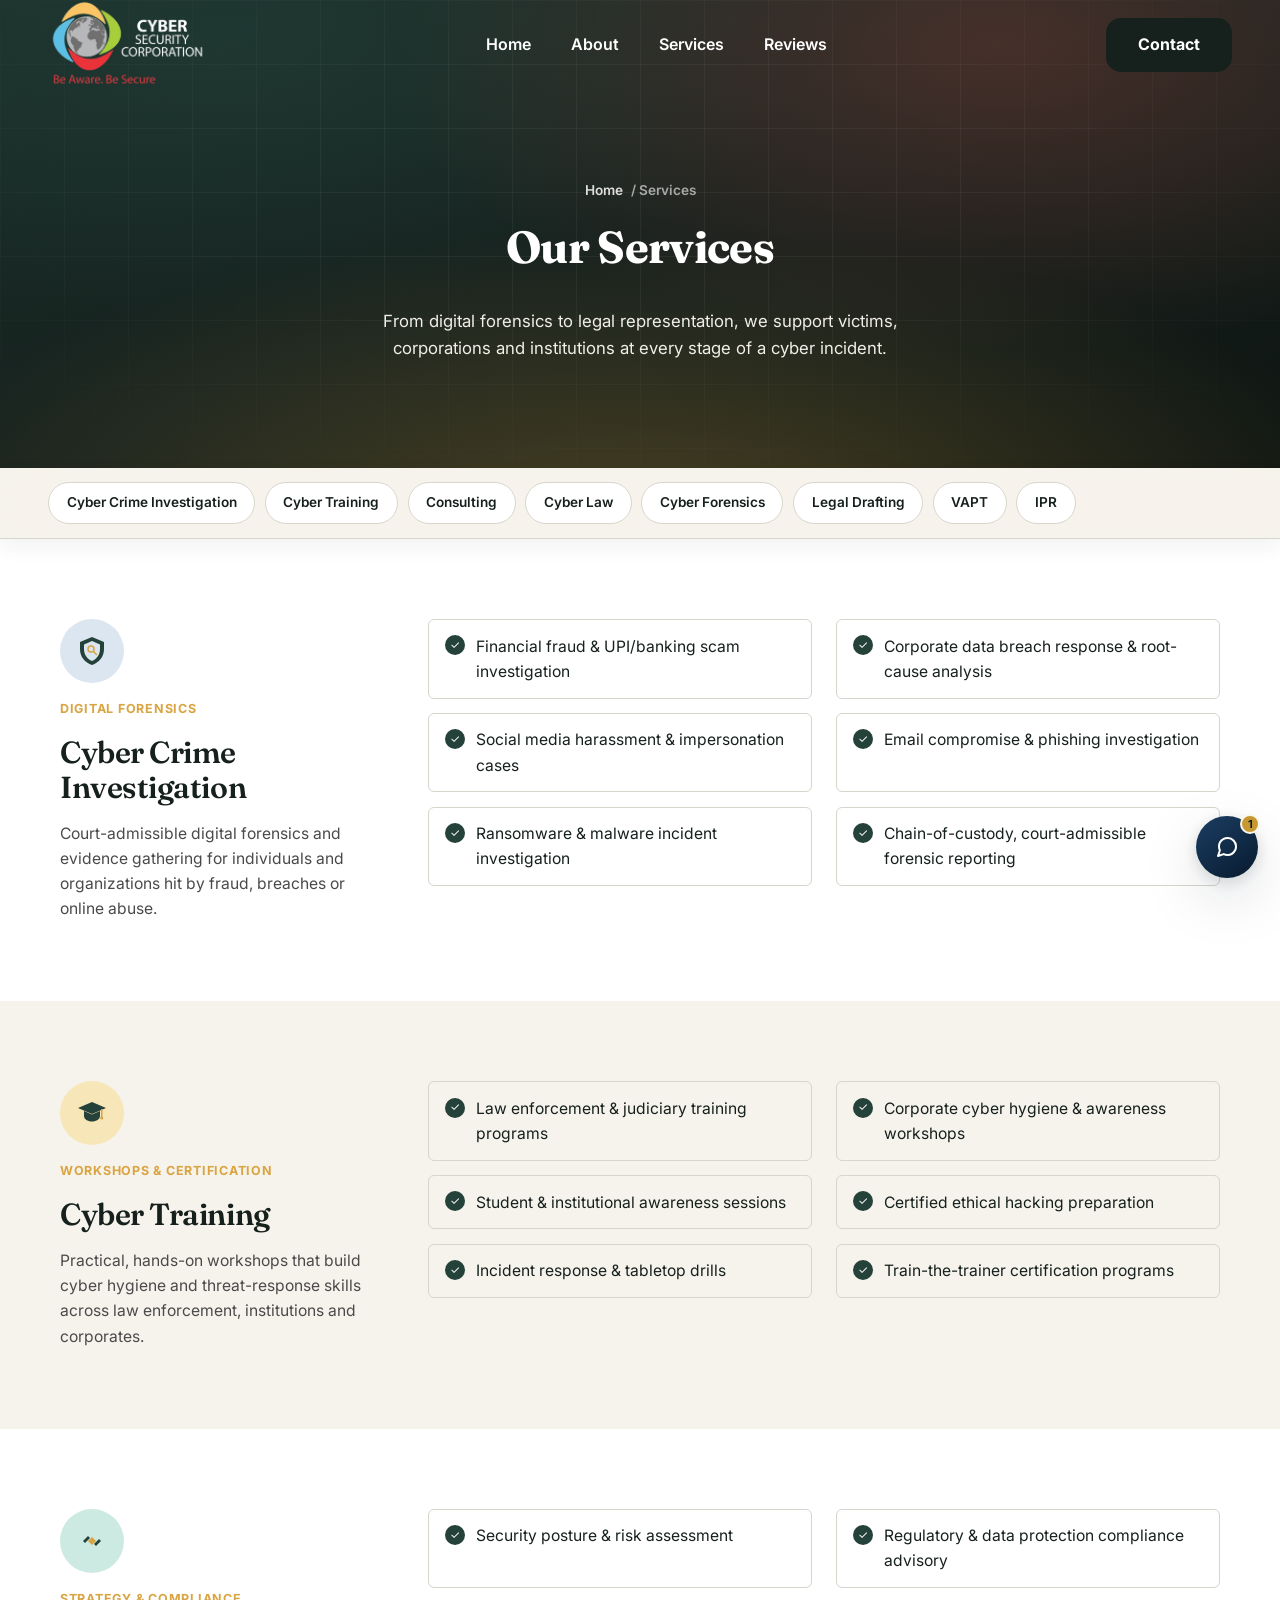
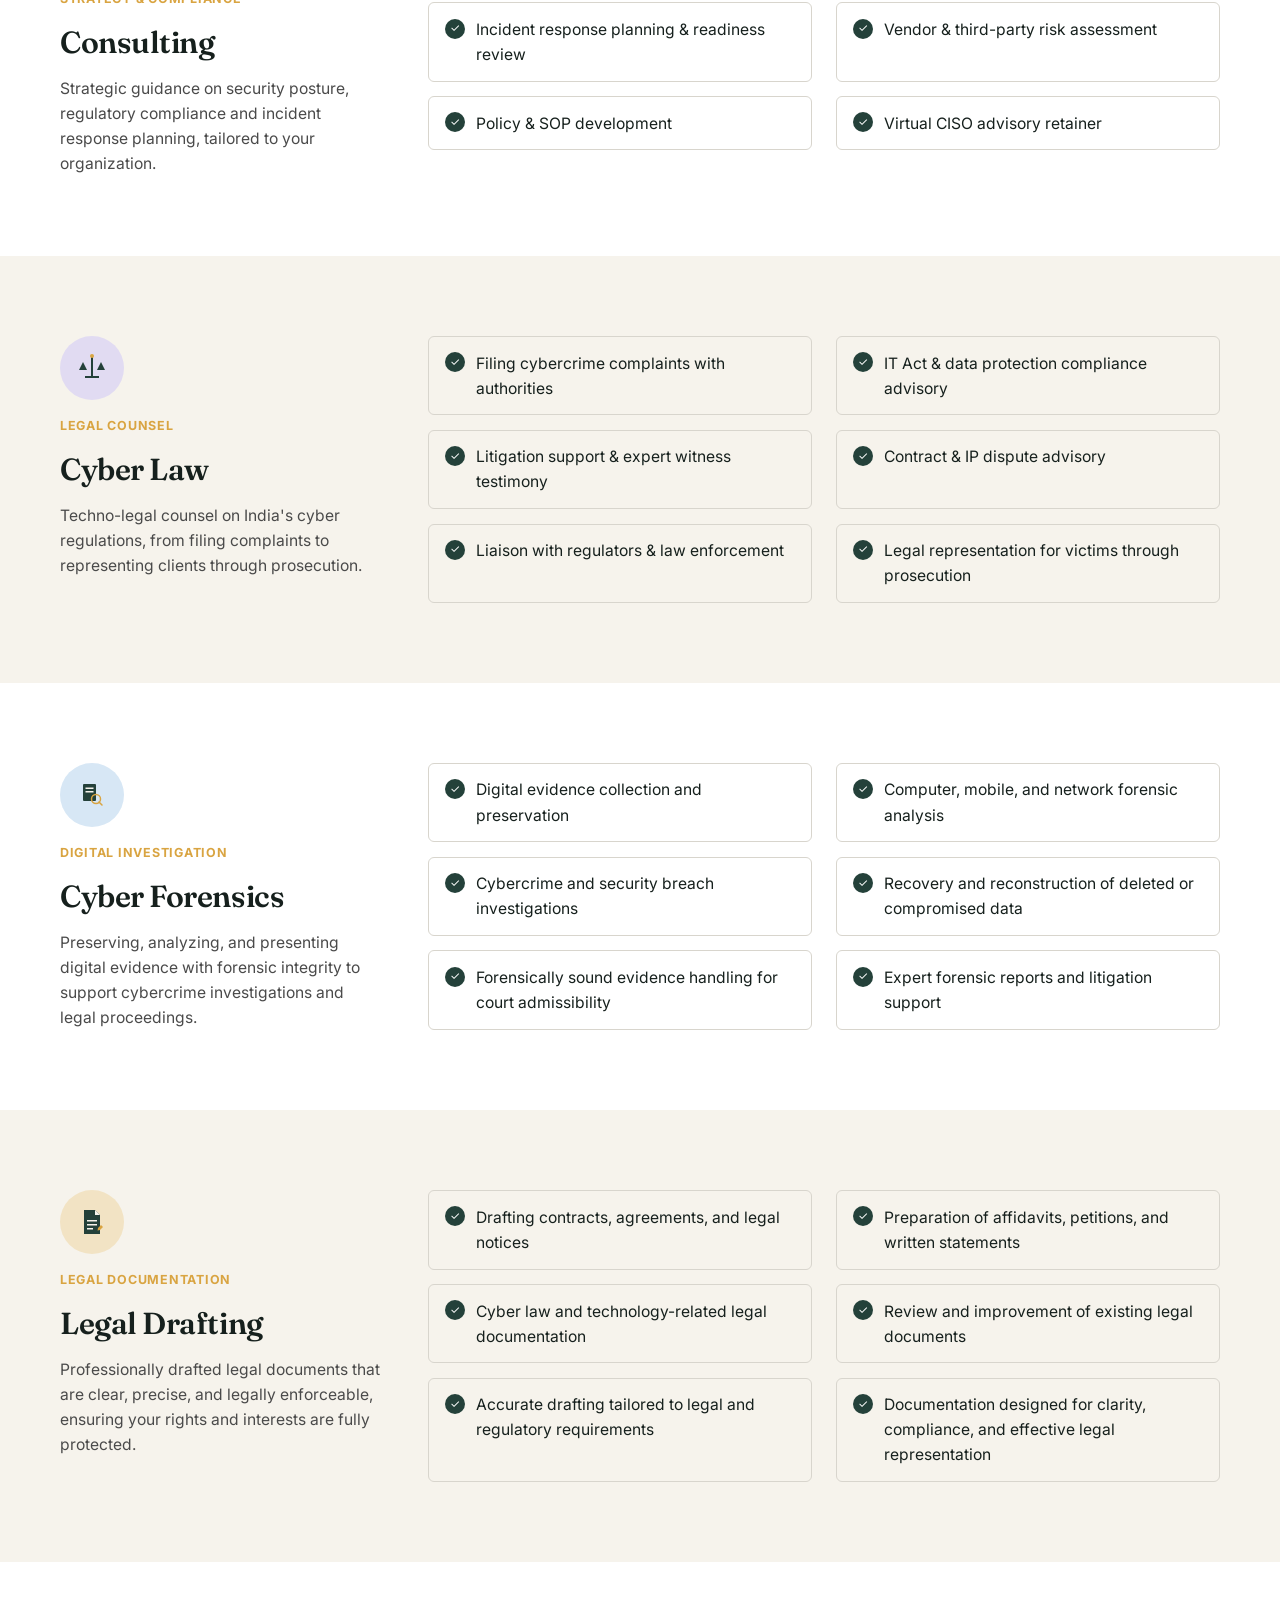
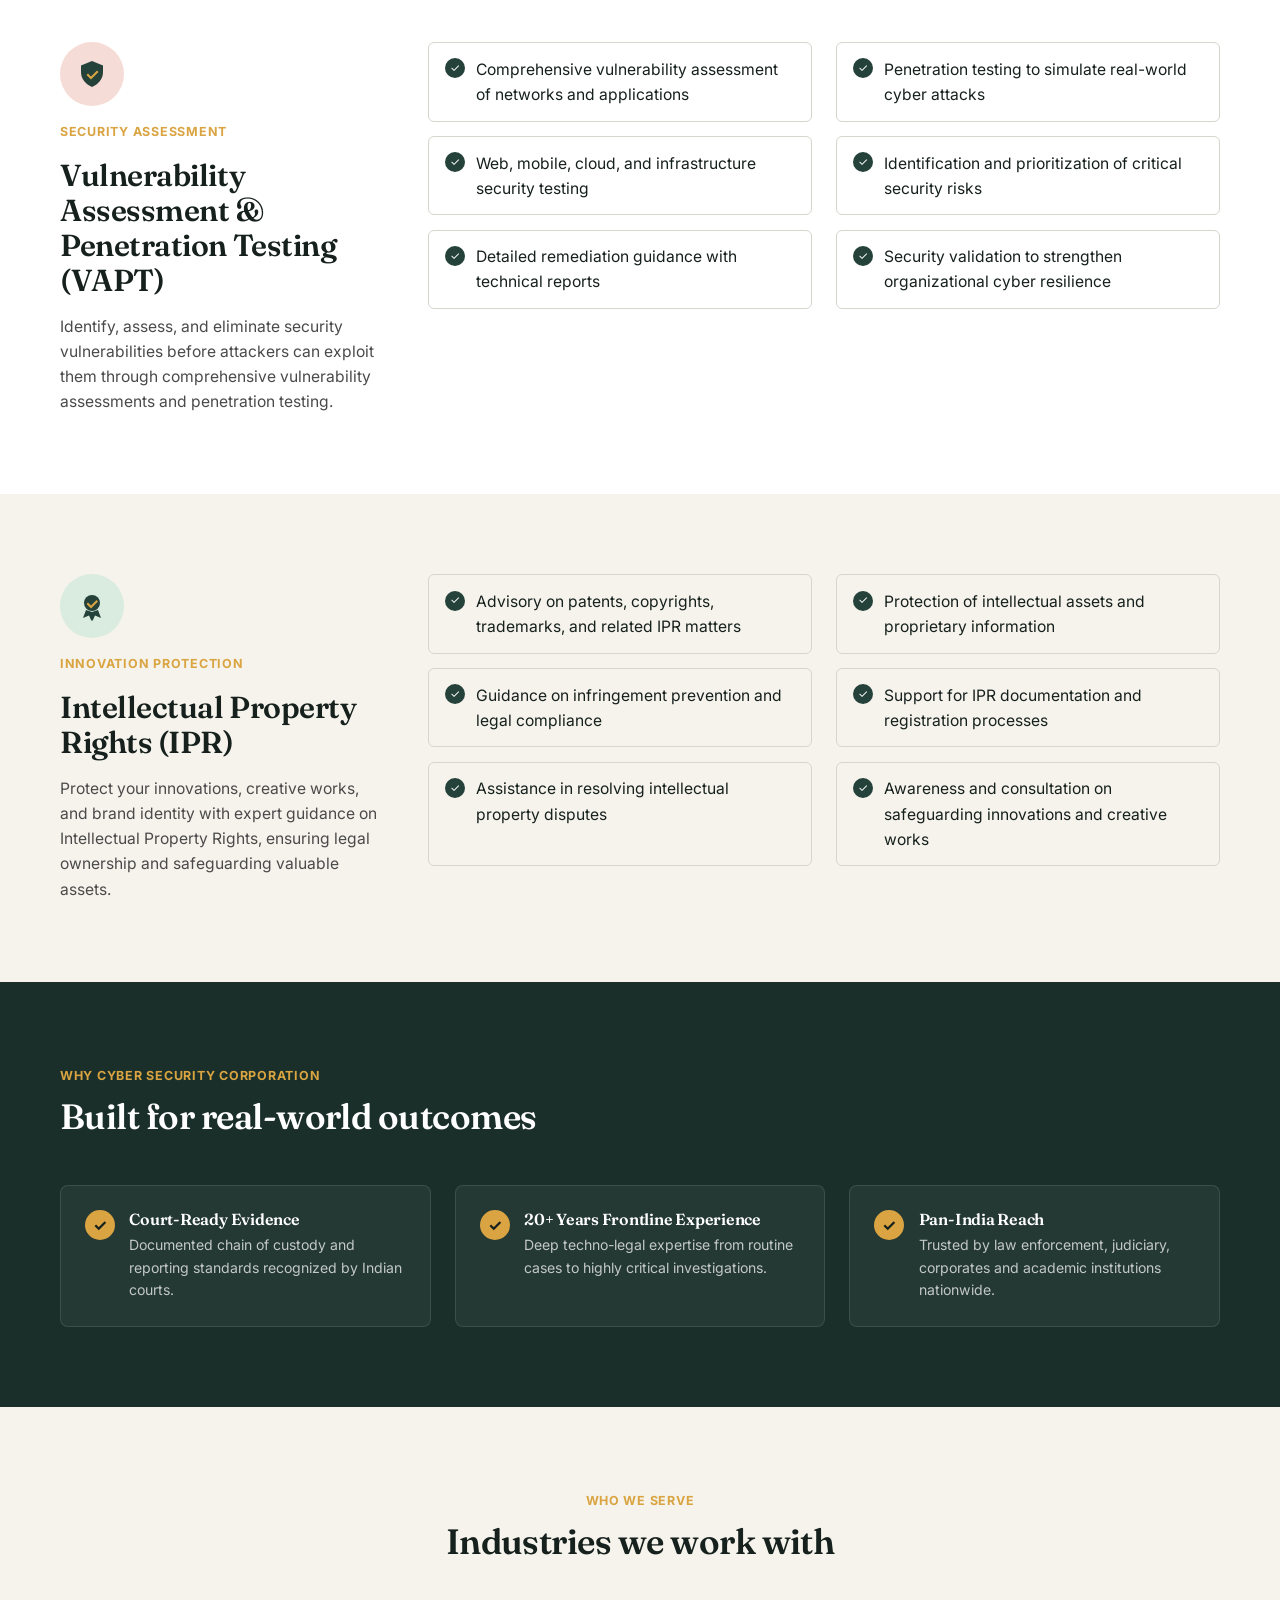
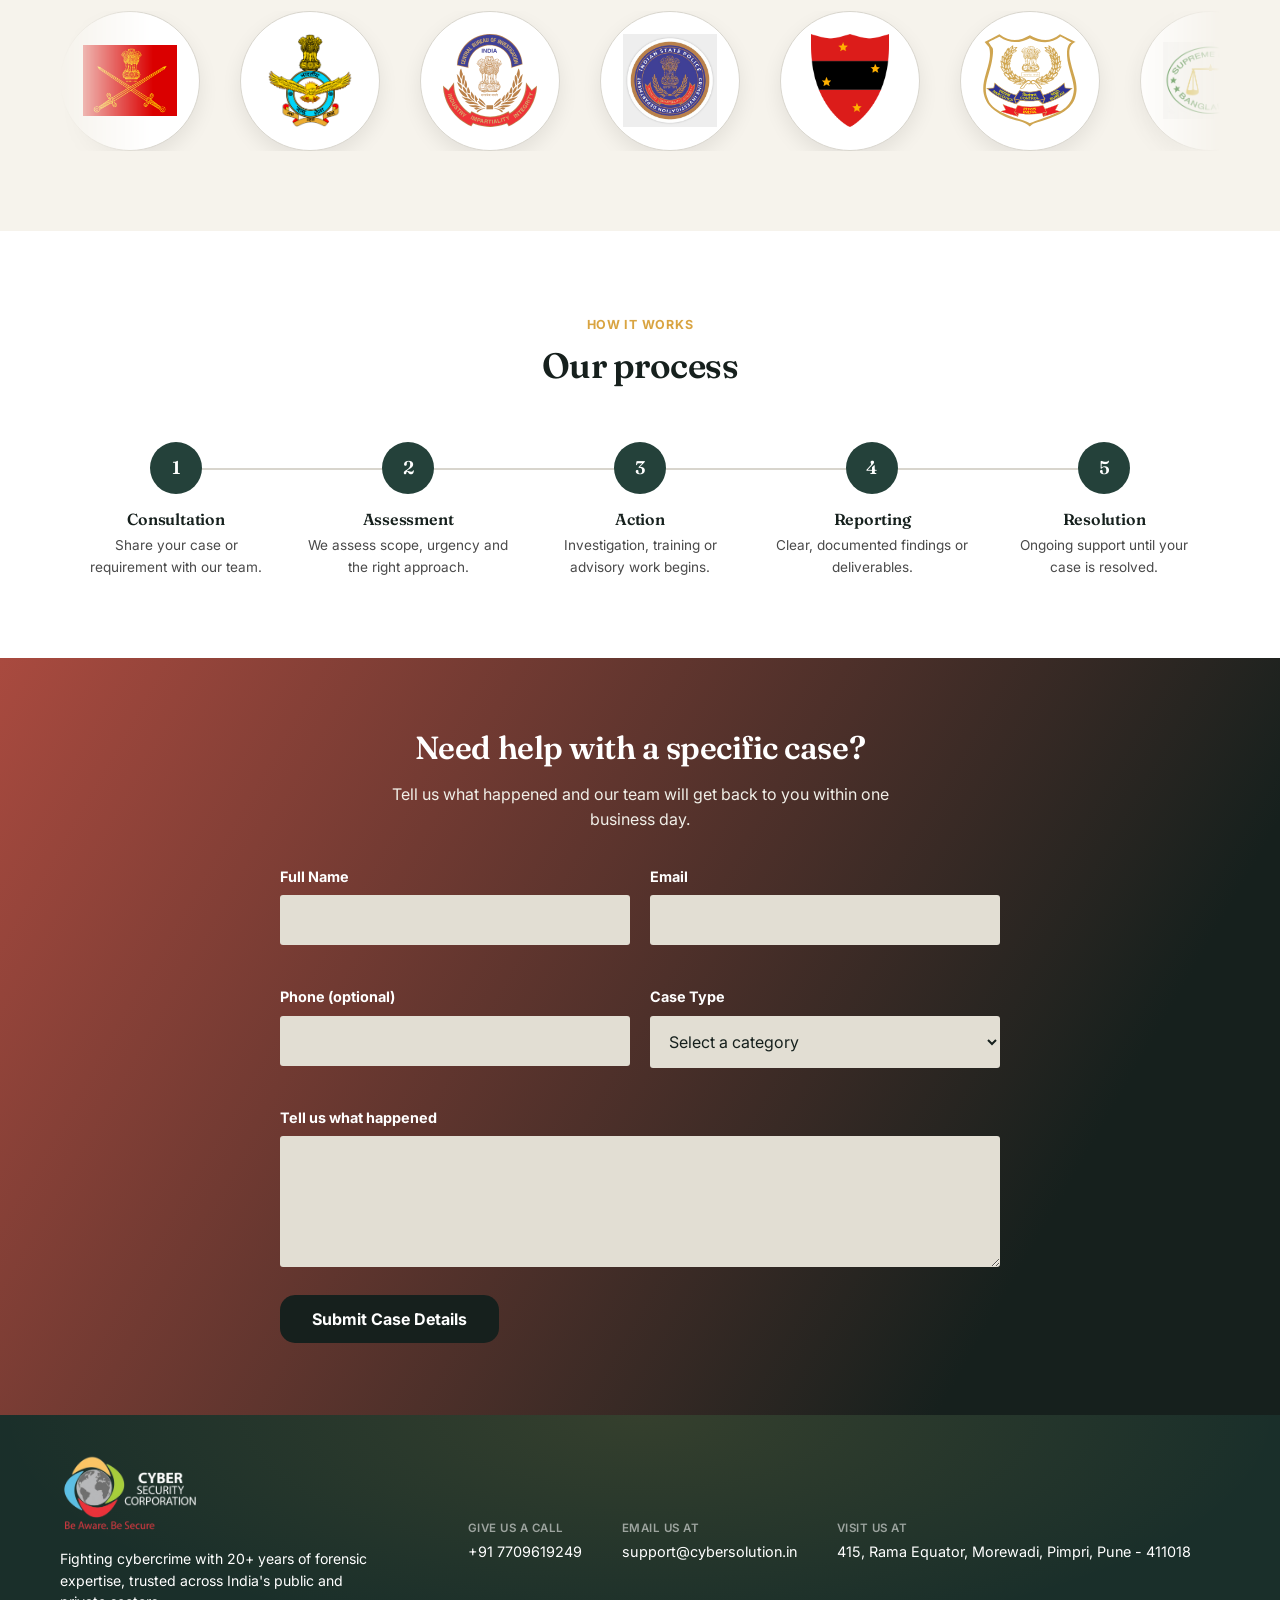
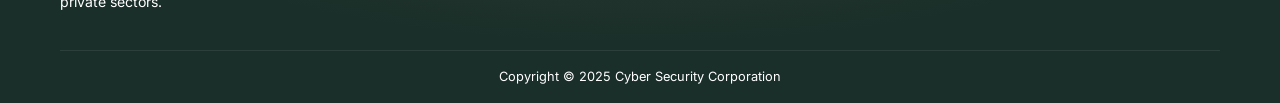
==== services.html @ fcfcda90 "Initial commit" ====
<!DOCTYPE html>
<html lang="en">
<head>
<meta charset="UTF-8">
<meta name="viewport" content="width=device-width, initial-scale=1.0">
<title>Our Services | Cyber Security Corporation</title>
<link rel="preconnect" href="https://fonts.googleapis.com">
<link rel="preconnect" href="https://fonts.gstatic.com" crossorigin>
<link href="https://fonts.googleapis.com/css2?family=Fraunces:opsz,wght@9..144,500;9..144,600;9..144,700&family=Inter:wght@400;500;600;700&display=swap" rel="stylesheet">
<link rel="stylesheet" href="style.css">
<link rel="icon" type="image/png" href="assets/favicon.png">
<meta name="description"
content="Explore Cyber Security Corporation's full range of services: cyber crime investigation, cyber training, consulting and cyber law across India.">
<meta name="theme-color" content="#16201d">
</head>
<body>

<!-- ============ NAV ============ -->
<header class="page-hero" id="top">
  <nav class="navbar">
    <div class="logo">
      <div class="logo-mark" aria-hidden="true">
        <img src="assets/Picture2-removebg.png" alt="csc" width="180" height="100">
      </div>
    </div>
    <button class="nav-toggle" id="navToggle" aria-label="Toggle menu" aria-expanded="false">
      <span></span><span></span><span></span>
    </button>
    <ul class="nav-links" id="navLinks">
      <li><a href="index.html#home">Home</a></li>
      <li><a href="index.html#about">About</a></li>
      <li><a href="services.html">Services</a></li>
      <li><a href="index.html#reviews">Reviews</a></li>
    </ul>
    <a href="index.html#contact" class="btn btn-dark nav-contact">Contact</a>
  </nav>

  <div class="page-hero-content">
    <span class="breadcrumb"><a href="index.html">Home</a> / Services</span>
    <h1>Our Services</h1>
    <p>From digital forensics to legal representation, we support victims, corporations and institutions at every stage of a cyber incident.</p>
  </div>
</header>

<!-- ============ QUICK NAV ============ -->
<div class="quicknav-wrapper">

    <nav class="quicknav" aria-label="Jump to service">

        <a href="#investigation">Cyber Crime Investigation</a>
        <a href="#training">Cyber Training</a>
        <a href="#consulting">Consulting</a>
        <a href="#cyber-law">Cyber Law</a>
        <a href="#cyber-forensics">Cyber Forensics</a>
        <a href="#legal-drafting">Legal Drafting</a>
        <a href="#vapt">VAPT</a>
        <a href="#intellectual-property-rights">IPR</a>

    </nav>

</div>

<!-- ============ CYBER CRIME INVESTIGATION ============ -->
<section class="cat-section bg-white" id="investigation">
  <div class="cat-inner">
    <div class="cat-heading">
      <div class="cat-icon icon-navy">
        <svg viewBox="0 0 64 64" width="32" height="32">
          <path fill="#24413a" d="M32 4 8 14v14c0 16 10 27 24 32 14-5 24-16 24-32V14L32 4zm0 8 16 7v9c0 12-7 20-16 24-9-4-16-12-16-24v-9l16-7z"/>
          <circle cx="30" cy="28" r="6" fill="none" stroke="#d9a441" stroke-width="3"/>
          <line x1="35" y1="33" x2="41" y2="39" stroke="#d9a441" stroke-width="3" stroke-linecap="round"/>
        </svg>
      </div>
      <span class="cat-eyebrow">Digital Forensics</span>
      <h2>Cyber Crime Investigation</h2>
      <p>Court-admissible digital forensics and evidence gathering for individuals and organizations hit by fraud, breaches or online abuse.</p>
    </div>
    <ul class="cat-list">
      <li><span class="tick">✓</span>Financial fraud &amp; UPI/banking scam investigation</li>
      <li><span class="tick">✓</span>Corporate data breach response &amp; root-cause analysis</li>
      <li><span class="tick">✓</span>Social media harassment &amp; impersonation cases</li>
      <li><span class="tick">✓</span>Email compromise &amp; phishing investigation</li>
      <li><span class="tick">✓</span>Ransomware &amp; malware incident investigation</li>
      <li><span class="tick">✓</span>Chain-of-custody, court-admissible forensic reporting</li>
    </ul>
  </div>
</section>

<!-- ============ CYBER TRAINING ============ -->
<section class="cat-section bg-cream" id="training">
  <div class="cat-inner">
    <div class="cat-heading">
      <div class="cat-icon icon-gold">
        <svg viewBox="0 0 64 64" width="32" height="32">
          <path fill="#24413a" d="M32 10 4 22l28 12 28-12z"/>
          <path fill="#24413a" d="M16 28v10c0 6 7 11 16 11s16-5 16-11V28l-16 7-16-7z"/>
          <rect x="50" y="24" width="3" height="16" fill="#d9a441"/>
          <circle cx="51.5" cy="42" r="3" fill="#d9a441"/>
        </svg>
      </div>
      <span class="cat-eyebrow">Workshops &amp; Certification</span>
      <h2>Cyber Training</h2>
      <p>Practical, hands-on workshops that build cyber hygiene and threat-response skills across law enforcement, institutions and corporates.</p>
    </div>
    <ul class="cat-list">
      <li><span class="tick">✓</span>Law enforcement &amp; judiciary training programs</li>
      <li><span class="tick">✓</span>Corporate cyber hygiene &amp; awareness workshops</li>
      <li><span class="tick">✓</span>Student &amp; institutional awareness sessions</li>
      <li><span class="tick">✓</span>Certified ethical hacking preparation</li>
      <li><span class="tick">✓</span>Incident response &amp; tabletop drills</li>
      <li><span class="tick">✓</span>Train-the-trainer certification programs</li>
    </ul>
  </div>
</section>

<!-- ============ CONSULTING ============ -->
<section class="cat-section bg-white" id="consulting">
  <div class="cat-inner">
    <div class="cat-heading">
      <div class="cat-icon icon-teal">
        <svg viewBox="0 0 64 64" width="32" height="32">
          <path fill="#24413a" d="M14 32l10-10 4 4-10 10z"/>
          <path fill="#24413a" d="M50 32l-10 10-4-4 10-10z"/>
          <path fill="#d9a441" d="M24 32l8-8 8 8-8 8z"/>
        </svg>
      </div>
      <span class="cat-eyebrow">Strategy &amp; Compliance</span>
      <h2>Consulting</h2>
      <p>Strategic guidance on security posture, regulatory compliance and incident response planning, tailored to your organization.</p>
    </div>
    <ul class="cat-list">
      <li><span class="tick">✓</span>Security posture &amp; risk assessment</li>
      <li><span class="tick">✓</span>Regulatory &amp; data protection compliance advisory</li>
      <li><span class="tick">✓</span>Incident response planning &amp; readiness review</li>
      <li><span class="tick">✓</span>Vendor &amp; third-party risk assessment</li>
      <li><span class="tick">✓</span>Policy &amp; SOP development</li>
      <li><span class="tick">✓</span>Virtual CISO advisory retainer</li>
    </ul>
  </div>
</section>

<!-- ============ CYBER LAW ============ -->
<section class="cat-section bg-cream" id="cyber-law">
  <div class="cat-inner">
    <div class="cat-heading">
      <div class="cat-icon icon-purple">
        <svg viewBox="0 0 64 64" width="32" height="32">
          <rect x="30" y="10" width="4" height="38" fill="#24413a"/>
          <rect x="18" y="48" width="28" height="4" fill="#24413a"/>
          <circle cx="32" cy="8" r="4" fill="#d9a441"/>
          <path fill="#24413a" d="M14 20l8 16h-16z"/>
          <path fill="#24413a" d="M50 20l8 16h-16z"/>
        </svg>
      </div>
      <span class="cat-eyebrow">Legal Counsel</span>
      <h2>Cyber Law</h2>
      <p>Techno-legal counsel on India's cyber regulations, from filing complaints to representing clients through prosecution.</p>
    </div>
    <ul class="cat-list">
      <li><span class="tick">✓</span>Filing cybercrime complaints with authorities</li>
      <li><span class="tick">✓</span>IT Act &amp; data protection compliance advisory</li>
      <li><span class="tick">✓</span>Litigation support &amp; expert witness testimony</li>
      <li><span class="tick">✓</span>Contract &amp; IP dispute advisory</li>
      <li><span class="tick">✓</span>Liaison with regulators &amp; law enforcement</li>
      <li><span class="tick">✓</span>Legal representation for victims through prosecution</li>
    </ul>
  </div>
</section>

<!-- ============ CYBER FORENSICS ============ -->
<section class="cat-section bg-white" id="cyber-forensics">
  <div class="cat-inner">
    <div class="cat-heading">
      <div class="cat-icon icon-blue">
        <svg viewBox="0 0 64 64" width="32" height="32">
          <rect x="14" y="10" width="26" height="34" rx="2" fill="#24413a"/>
          <rect x="19" y="17" width="16" height="3" fill="#f6f3ec"/>
          <rect x="19" y="24" width="16" height="3" fill="#f6f3ec"/>
          <circle cx="40" cy="40" r="9" fill="none" stroke="#d9a441" stroke-width="3"/>
          <line x1="46" y1="46" x2="52" y2="52" stroke="#d9a441" stroke-width="3" stroke-linecap="round"/>
        </svg>
      </div>
      <span class="cat-eyebrow">Digital Investigation</span>
      <h2>Cyber Forensics</h2>
      <p>Preserving, analyzing, and presenting digital evidence with forensic integrity to support cybercrime investigations and legal proceedings.</p>
    </div>

    <ul class="cat-list">
      <li><span class="tick">✓</span>Digital evidence collection and preservation</li>
      <li><span class="tick">✓</span>Computer, mobile, and network forensic analysis</li>
      <li><span class="tick">✓</span>Cybercrime and security breach investigations</li>
      <li><span class="tick">✓</span>Recovery and reconstruction of deleted or compromised data</li>
      <li><span class="tick">✓</span>Forensically sound evidence handling for court admissibility</li>
      <li><span class="tick">✓</span>Expert forensic reports and litigation support</li>
    </ul>
  </div>
</section>

<!-- ============ LEGAL DRAFTING ============ -->
<section class="cat-section bg-cream" id="legal-drafting">
  <div class="cat-inner">
    <div class="cat-heading">
      <div class="cat-icon icon-amber">
        <svg viewBox="0 0 64 64" width="32" height="32">
          <path fill="#24413a" d="M16 8h22l10 10v38H16z"/>
          <path fill="#f6f3ec" d="M38 8v10h10z"/>
          <rect x="22" y="28" width="20" height="3" fill="#f6f3ec"/>
          <rect x="22" y="36" width="20" height="3" fill="#f6f3ec"/>
          <rect x="22" y="44" width="12" height="3" fill="#f6f3ec"/>
          <path fill="#d9a441" d="M44 44l6-6 4 4-6 6-5 1z"/>
        </svg>
      </div>
      <span class="cat-eyebrow">Legal Documentation</span>
      <h2>Legal Drafting</h2>
      <p>Professionally drafted legal documents that are clear, precise, and legally enforceable, ensuring your rights and interests are fully protected.</p>
    </div>

    <ul class="cat-list">
      <li><span class="tick">✓</span>Drafting contracts, agreements, and legal notices</li>
      <li><span class="tick">✓</span>Preparation of affidavits, petitions, and written statements</li>
      <li><span class="tick">✓</span>Cyber law and technology-related legal documentation</li>
      <li><span class="tick">✓</span>Review and improvement of existing legal documents</li>
      <li><span class="tick">✓</span>Accurate drafting tailored to legal and regulatory requirements</li>
      <li><span class="tick">✓</span>Documentation designed for clarity, compliance, and effective legal representation</li>
    </ul>
  </div>
</section>

<!-- ============ VAPT ============ -->
<section class="cat-section bg-white" id="vapt">
  <div class="cat-inner">
    <div class="cat-heading">
      <div class="cat-icon icon-red">
        <svg viewBox="0 0 64 64" width="32" height="32">
          <path fill="#24413a" d="M32 6 10 15v13c0 14 9 24 22 30 13-6 22-16 22-30V15z"/>
          <path fill="#d9a441" d="M24 31l6 6 12-12 3 3-15 15-9-9z"/>
        </svg>
      </div>
      <span class="cat-eyebrow">Security Assessment</span>
      <h2>Vulnerability Assessment & Penetration Testing (VAPT)</h2>
      <p>Identify, assess, and eliminate security vulnerabilities before attackers can exploit them through comprehensive vulnerability assessments and penetration testing.</p>
    </div>

    <ul class="cat-list">
      <li><span class="tick">✓</span>Comprehensive vulnerability assessment of networks and applications</li>
      <li><span class="tick">✓</span>Penetration testing to simulate real-world cyber attacks</li>
      <li><span class="tick">✓</span>Web, mobile, cloud, and infrastructure security testing</li>
      <li><span class="tick">✓</span>Identification and prioritization of critical security risks</li>
      <li><span class="tick">✓</span>Detailed remediation guidance with technical reports</li>
      <li><span class="tick">✓</span>Security validation to strengthen organizational cyber resilience</li>
    </ul>
  </div>
</section>

<!-- ============ INTELLECTUAL PROPERTY RIGHTS ============ -->
<section class="cat-section bg-cream" id="intellectual-property-rights">
  <div class="cat-inner">
    <div class="cat-heading">
      <div class="cat-icon icon-green">
        <svg viewBox="0 0 64 64" width="32" height="32">
          <path fill="#24413a" d="M20 40l-6 16 12-5 5 11 7-16z"/>
          <path fill="#24413a" d="M44 40l6 16-12-5-5 11-7-16z"/>
          <circle cx="32" cy="26" r="16" fill="#24413a"/>
          <path fill="#d9a441" d="M24 25l6 6 11-11 3 3-14 14-9-9z"/>
        </svg>
      </div>
      <span class="cat-eyebrow">Innovation Protection</span>
      <h2>Intellectual Property Rights (IPR)</h2>
      <p>Protect your innovations, creative works, and brand identity with expert guidance on Intellectual Property Rights, ensuring legal ownership and safeguarding valuable assets.</p>
    </div>

    <ul class="cat-list">
      <li><span class="tick">✓</span>Advisory on patents, copyrights, trademarks, and related IPR matters</li>
      <li><span class="tick">✓</span>Protection of intellectual assets and proprietary information</li>
      <li><span class="tick">✓</span>Guidance on infringement prevention and legal compliance</li>
      <li><span class="tick">✓</span>Support for IPR documentation and registration processes</li>
      <li><span class="tick">✓</span>Assistance in resolving intellectual property disputes</li>
      <li><span class="tick">✓</span>Awareness and consultation on safeguarding innovations and creative works</li>
    </ul>
  </div>
</section>

<!-- ============ WHY WORK WITH US ============ -->
<section class="why-grid-section">
  <div class="why-grid-inner">
    <div class="section-head">
      <span class="eyebrow-label">Why Cyber Security Corporation</span>
      <h2>Built for real-world outcomes</h2>
    </div>
    <div class="why-grid">
      <div class="why-grid-item">
        <span class="check">✓</span>
        <div>
          <h4>Court-Ready Evidence</h4>
          <p>Documented chain of custody and reporting standards recognized by Indian courts.</p>
        </div>
      </div>
      <div class="why-grid-item">
        <span class="check">✓</span>
        <div>
          <h4>20+ Years Frontline Experience</h4>
          <p>Deep techno-legal expertise from routine cases to highly critical investigations.</p>
        </div>
      </div>
      <div class="why-grid-item">
        <span class="check">✓</span>
        <div>
          <h4>Pan-India Reach</h4>
          <p>Trusted by law enforcement, judiciary, corporates and academic institutions nationwide.</p>
        </div>
      </div>
    </div>
  </div>
</section>

<!-- ============ INDUSTRIES ============ -->
<section class="industries-section">
  <div class="section-head">
    <span class="eyebrow-label">Who We Serve</span>
    <h2>Industries we work with</h2>
  </div>
  <div class="logos-marquee" aria-label="Clients and institutions we work with">
    <div class="logos-track">
      <div class="logo-marquee-circle"><img src="assets/Logo/Defence & Law Enforcement/1280px-ADGPI_Indian_Army.svg.png" alt="Indian Army"></div>
      <div class="logo-marquee-circle"><img src="assets/Client Logos/Indian_Air_Force.png" alt="Indian Air Force"></div>
      <div class="logo-marquee-circle"><img src="assets/Logo/Defence & Law Enforcement/Cbi_logo.svg" alt="CBI"></div>
      <div class="logo-marquee-circle"><img src="assets/Logo/Defence & Law Enforcement/CID.jpeg" alt="CID"></div>
      <div class="logo-marquee-circle"><img src="assets/Logo/Defence & Law Enforcement/IA_Southern_Command.svg.png" alt="IA Southern Command"></div>
      <div class="logo-marquee-circle"><img src="assets/Logo/Defence & Law Enforcement/Narcotics_Control_Bureau_Seal.svg" alt="Narcotics Control Bureau"></div>
      <div class="logo-marquee-circle"><img src="assets/Logo/International/Bangladesh SC.png" alt="Bangladesh Supreme Court"></div>
      <div class="logo-marquee-circle"><img src="assets/Logo/International/Celli.jpeg" alt="Celli"></div>
      <div class="logo-marquee-circle"><img src="assets/Logo/National & State Judiciary/Tamil Nadu.gif" alt="Tamil Nadu Judiciary"></div>
      <div class="logo-marquee-circle"><img src="assets/Logo/International/FJCLogo_4.png" alt="FJC"></div>
      <div class="logo-marquee-circle"><img src="assets/Logo/International/Maldives SC.jpg" alt="Maldives Supreme Court"></div>
      <div class="logo-marquee-circle"><img src="assets/Logo/International/Logo_of_Myanmar_Supreme_court.png" alt="Myanmar Supreme Court"></div>
      <div class="logo-marquee-circle"><img src="assets/Logo/Corporates & Banks/TCS.PNG" alt="TCS"></div>
      <div class="logo-marquee-circle"><img src="assets/Logo/Corporates & Banks/Amalie-Logo.png" alt="Amalie"></div>
      <div class="logo-marquee-circle"><img src="assets/Logo/Corporates & Banks/Bank-of-Baroda-logo.jpg" alt="Bank of Baroda"></div>
      <div class="logo-marquee-circle"><img src="assets/Logo/Corporates & Banks/UBI.png" alt="Union Bank of India"></div>
      <div class="logo-marquee-circle"><img src="assets/Logo/Corporates & Banks/IDBI.PNG" alt="IDBI Bank"></div>
      <div class="logo-marquee-circle"><img src="assets/Logo/Corporates & Banks/Finolex-Cables-Logo-png.png" alt="Finolex Cables"></div>
      <div class="logo-marquee-circle"><img src="assets/Client Logos/MIT.jpg" alt="MIT"></div>
      <div class="logo-marquee-circle"><img src="assets/Client Logos/YCMOU.jpg" alt="YCMOU"></div>
      <div class="logo-marquee-circle"><img src="assets/Client Logos/Sinhgad Institutes.jpg" alt="Sinhgad Institutes"></div>
      <div class="logo-marquee-circle"><img src="assets/Client Logos/LogoMumbaiUniversity.png" alt="Mumbai University"></div>
      <div class="logo-marquee-circle"><img src="assets/Client Logos/Symbiosis.jpg" alt="Symbiosis"></div>
      <div class="logo-marquee-circle"><img src="assets/Logo/Education/DY Patil.png" alt="DY Patil"></div>
      <!-- duplicated set: makes the loop seamless, hidden from screen readers -->
      <div class="logo-marquee-circle"><img src="assets/Logo/Defence & Law Enforcement/1280px-ADGPI_Indian_Army.svg.png" alt="" aria-hidden="true"></div>
      <div class="logo-marquee-circle"><img src="assets/Client Logos/Indian_Air_Force.png" alt="" aria-hidden="true"></div>
      <div class="logo-marquee-circle"><img src="assets/Logo/Defence & Law Enforcement/Cbi_logo.svg" alt="" aria-hidden="true"></div>
      <div class="logo-marquee-circle"><img src="assets/Logo/Defence & Law Enforcement/CID.jpeg" alt="" aria-hidden="true"></div>
      <div class="logo-marquee-circle"><img src="assets/Logo/Defence & Law Enforcement/IA_Southern_Command.svg.png" alt="" aria-hidden="true"></div>
      <div class="logo-marquee-circle"><img src="assets/Logo/Defence & Law Enforcement/Narcotics_Control_Bureau_Seal.svg" alt="" aria-hidden="true"></div>
      <div class="logo-marquee-circle"><img src="assets/Logo/International/Bangladesh SC.png" alt="" aria-hidden="true"></div>
      <div class="logo-marquee-circle"><img src="assets/Logo/International/Celli.jpeg" alt="" aria-hidden="true"></div>
      <div class="logo-marquee-circle"><img src="assets/Logo/National & State Judiciary/Tamil Nadu.gif" alt="" aria-hidden="true"></div>
      <div class="logo-marquee-circle"><img src="assets/Logo/International/FJCLogo_4.png" alt="" aria-hidden="true"></div>
      <div class="logo-marquee-circle"><img src="assets/Logo/International/Maldives SC.jpg" alt="" aria-hidden="true"></div>
      <div class="logo-marquee-circle"><img src="assets/Logo/International/Logo_of_Myanmar_Supreme_court.png" alt="" aria-hidden="true"></div>
      <div class="logo-marquee-circle"><img src="assets/Logo/Corporates & Banks/TCS.PNG" alt="" aria-hidden="true"></div>
      <div class="logo-marquee-circle"><img src="assets/Logo/Corporates & Banks/Amalie-Logo.png" alt="" aria-hidden="true"></div>
      <div class="logo-marquee-circle"><img src="assets/Logo/Corporates & Banks/Bank-of-Baroda-logo.jpg" alt="" aria-hidden="true"></div>
      <div class="logo-marquee-circle"><img src="assets/Logo/Corporates & Banks/UBI.png" alt="" aria-hidden="true"></div>
      <div class="logo-marquee-circle"><img src="assets/Logo/Corporates & Banks/IDBI.PNG" alt="" aria-hidden="true"></div>
      <div class="logo-marquee-circle"><img src="assets/Logo/Corporates & Banks/Finolex-Cables-Logo-png.png" alt="" aria-hidden="true"></div>
      <div class="logo-marquee-circle"><img src="assets/Client Logos/MIT.jpg" alt="" aria-hidden="true"></div>
      <div class="logo-marquee-circle"><img src="assets/Client Logos/YCMOU.jpg" alt="" aria-hidden="true"></div>
      <div class="logo-marquee-circle"><img src="assets/Client Logos/Sinhgad Institutes.jpg" alt="" aria-hidden="true"></div>
      <div class="logo-marquee-circle"><img src="assets/Client Logos/LogoMumbaiUniversity.png" alt="" aria-hidden="true"></div>
      <div class="logo-marquee-circle"><img src="assets/Client Logos/Symbiosis.jpg" alt="" aria-hidden="true"></div>
      <div class="logo-marquee-circle"><img src="assets/Logo/Education/DY Patil.png" alt="" aria-hidden="true"></div>
    </div>
  </div>
</section>

<!-- ============ PROCESS ============ -->
<section class="process-section">
  <div class="section-head">
    <span class="eyebrow-label">How It Works</span>
    <h2>Our process</h2>
  </div>
  <div class="process-flow">
    <div class="process-step">
      <span class="step-num">1</span>
      <h4>Consultation</h4>
      <p>Share your case or requirement with our team.</p>
    </div>
    <div class="process-step">
      <span class="step-num">2</span>
      <h4>Assessment</h4>
      <p>We assess scope, urgency and the right approach.</p>
    </div>
    <div class="process-step">
      <span class="step-num">3</span>
      <h4>Action</h4>
      <p>Investigation, training or advisory work begins.</p>
    </div>
    <div class="process-step">
      <span class="step-num">4</span>
      <h4>Reporting</h4>
      <p>Clear, documented findings or deliverables.</p>
    </div>
    <div class="process-step">
      <span class="step-num">5</span>
      <h4>Resolution</h4>
      <p>Ongoing support until your case is resolved.</p>
    </div>
  </div>
</section>

<!-- ============ CASE INQUIRY FORM ============ -->
<section class="services-contact-form" id="case-inquiry">
  <div class="scf-inner">
    <h2>Need help with a specific case?</h2>
    <p>Tell us what happened and our team will get back to you within one business day.</p>

    <form id="caseForm">
      <input type="hidden" name="access_key" value="9fc78025-01ab-4d17-b46f-b85331e09973">
      <input type="hidden" name="subject" value="New Case Inquiry — Services Page">

      <div class="scf-row">
        <div class="scf-field">
          <label for="scf-name">Full Name</label>
          <input type="text" id="scf-name" name="name" required>
        </div>
        <div class="scf-field">
          <label for="scf-email">Email</label>
          <input type="email" id="scf-email" name="email" required>
        </div>
      </div>

      <div class="scf-row">
        <div class="scf-field">
          <label for="scf-phone">Phone (optional)</label>
          <input type="tel" id="scf-phone" name="phone">
        </div>
        <div class="scf-field">
          <label for="scf-case">Case Type</label>
          <select id="scf-case" name="caseType" required>
            <option value="" disabled selected>Select a category</option>
            <option>Cyber Crime Investigation</option>
            <option>Cyber Training</option>
            <option>Consulting</option>
            <option>Cyber Law</option>
            <option>Cyber Forensics</option>
            <option>Legal Drafting</option>
            <option>VAPT</option>
            <option>Intellectual Property Rights</option>
          </select>
        </div>
      </div>

      <div class="scf-field">
        <label for="scf-message">Tell us what happened</label>
        <textarea id="scf-message" name="message" rows="5" required></textarea>
      </div>

      <div class="scf-submit-row">
        <button type="submit" class="btn btn-dark">Submit Case Details</button>
        <p class="scf-status" id="caseFormStatus" aria-live="polite"></p>
      </div>
    </form>
  </div>
</section>

<!-- ============ FOOTER ============ -->
<footer class="site-footer">
  <div class="footer-top">
    <div class="footer-brand">
      <img src="assets/Picture2-removebg.png" alt="Cyber Security Corporation" width="140">
      <p>Fighting cybercrime with 20+ years of forensic expertise, trusted across India's public and private sectors.</p>
    </div>
    <div class="footer-cols">
      <div class="footer-col">
        <span class="footer-label">Give Us a Call</span>
        <a class="footer-value" href="tel:+917709619249">+91 7709619249</a>
      </div>
      <div class="footer-col">
        <span class="footer-label">Email Us At</span>
        <a class="footer-value" href="mailto:support@cybersolution.in">support@cybersolution.in</a>
      </div>
      <div class="footer-col">
        <span class="footer-label">Visit Us At</span>
        <span class="footer-value">415, Rama Equator, Morewadi, Pimpri, Pune - 411018</span>
      </div>
    </div>
  </div>
  <p class="copyright">Copyright © 2025 Cyber Security Corporation</p>
</footer>

<script src="script.js"></script>

<!-- ============ CSC INTAKE ASSISTANT (rule-based, no backend) ============ -->
<!-- ============ CSC DIGITAL CASE OFFICER (chat widget add-on) ============
     To REMOVE this feature from a site: delete everything between this
     line and the "END" marker below, then delete the /chatbot folder.
     Nothing elsewhere on the page depends on it. ======================= -->
<link rel="stylesheet" href="chatbot/chatbot.css">
<div id="cscChatWidgetRoot"></div>
<script src="chatbot/storage.js"></script>
<script src="chatbot/animation.js"></script>
<script src="chatbot/aiLayer.js"></script>
<script src="chatbot/flows.js"></script>
<script src="chatbot/summary.js"></script>
<script src="chatbot/ui.js"></script>
<script src="chatbot/conversation.js"></script>
<script src="chatbot/chatbot.js"></script>
<!-- ============ END CSC DIGITAL CASE OFFICER ============ -->

</body>
</html>
---- style.css ----
:root {
  --ink: #16201d;
  --forest: #24413a;
  --forest-dark: #1a2f2a;
  --cream: #f6f3ec;
  --white: #ffffff;
  --gold: #d9a441;
  --brick: #a94a3f;
  --gray-text: #4a4a4a;
  --border-gray: #d8d5cd;
  font-size: 16px;
  --glass-bg: rgba(22,32,29,.50);
  --glass-blur: blur(20px);
  
}

html {
  scroll-behavior: smooth;
}

section[id], header[id] {
  scroll-margin-top: 100px; /* clears the fixed navbar (90px) + a little breathing room */
}

@media (prefers-reduced-motion: reduce) {
  html { scroll-behavior: auto; }
}

* { box-sizing: border-box; }

html { overflow-x: hidden; width: 100%; }
body.lightbox-open { overflow: hidden; }

img, svg { max-width: 100%; height: auto; }

body {
  margin: 0;
  font-family: 'Inter', -apple-system, BlinkMacSystemFont, 'Segoe UI', sans-serif;
  color: var(--ink);
  background: var(--cream);
  line-height: 1.6;
  -webkit-font-smoothing: antialiased;
}

h1, h2, h3, h4 {
  font-family: 'Fraunces', Georgia, serif;
  font-weight: 600;
  margin: 0;
  letter-spacing: -0.015em;
  line-height: 1.15;
}

a { text-decoration: none; color: inherit; }
ul { list-style: none; margin: 0; padding: 0; }
button { font-family: inherit; cursor: pointer; }

.btn {
  display: inline-block;
  padding: 0.9rem 2rem;
  font-weight: 700;
  font-size: 1rem;
  border: none;
  border-radius: 15px;
}
.btn-dark { background: var(--ink); color: var(--white); }
.btn-dark:hover { background: #000; }
.btn-solid { background: var(--ink); color: var(--white); width: 100%; }
.btn-solid:hover { background: #000; }
.btn-ghost {
  background: rgba(255, 255, 255, .12);
  color: var(--white);
  border: 1px solid rgba(255, 255, 255, .35);

  backdrop-filter: blur(14px) saturate(160%);
  -webkit-backdrop-filter: blur(14px) saturate(160%);

  box-shadow:
    0 8px 20px rgba(0, 0, 0, .18),
    inset 0 1px 0 rgba(255, 255, 255, .25);

  transition: background .3s ease, border-color .3s ease, transform .2s ease, box-shadow .3s ease;
}

.btn-ghost:hover {
  background: rgba(255, 255, 255, .22);
  border-color: rgba(255, 255, 255, .55);
  transform: translateY(-2px);
  box-shadow:
    0 12px 26px rgba(0, 0, 0, .22),
    inset 0 1px 0 rgba(255, 255, 255, .3);
}

.btn-ghost:active {
  transform: translateY(0);
}

/* ============ HERO ============ */
.hero {
  position: relative;
  min-height: 100vh;
  min-height: 100svh; /* better on mobile browsers with dynamic toolbars */
  padding: 90px 3rem 4rem; /* reserve space equal to the fixed navbar's height */
  box-sizing: border-box;
  overflow: hidden;
  display: flex;
  flex-direction: column;
  align-items: center;
  justify-content: center;
  color: var(--white);
}

.hero-bg {
  position: absolute;
  inset: 0;
  z-index: 0;
  pointer-events: none;

  background:
    radial-gradient(60% 55% at 50% 108%, rgba(217,164,65,.30) 0%, rgba(217,164,65,0) 100%),
    radial-gradient(48% 60% at 78% 18%, rgba(169,74,63,.35) 0%, rgba(169,74,63,0) 100%),
    radial-gradient(45% 55% at 18% 12%, rgba(36,65,58,.55) 0%, rgba(36,65,58,0) 100%),
    linear-gradient(160deg, var(--forest-dark) 0%, var(--ink) 55%, #0e1512 100%);
}


/* soft floating glow orb for depth, similar to the reference's central light */
.hero-bg::after {
  content: "";
  position: absolute;
  left: 50%;
  top: 62%;
  width: 640px;
  height: 640px;
  max-width: 90vw;
  transform: translate(-50%, -50%);
  background: radial-gradient(circle, rgba(217,164,65,.22) 0%, rgba(217,164,65,0) 70%);
  filter: blur(10px);
}

.navbar{
    position: fixed;
    top: 0;
    left: 0;
    width: 100%;
    z-index: 100;

    display: flex;
    align-items: center;
    justify-content: space-between;

    height: 90px;
    padding: 0 3rem;

    /* Transparent at the top */
    background: transparent;
    backdrop-filter: none;
    -webkit-backdrop-filter: none;
    border-bottom: none;
    box-shadow: none;

    transition: all .35s ease;
}
.navbar.scrolled,
.navbar.menu-open{
    background: var(--glass-bg);

    backdrop-filter: blur(20px) saturate(180%);
    -webkit-backdrop-filter: blur(20px) saturate(180%);

    border-bottom: 1px solid rgba(255,255,255,.08);

    box-shadow:
        0 8px 24px rgba(0,0,0,.12),
        inset 0 1px 0 rgba(255,255,255,.06);
}
.navbar.menu-open{
    background: var(--glass-bg);
    backdrop-filter: blur(20px) saturate(180%);
    -webkit-backdrop-filter: blur(20px) saturate(180%);
    border-bottom: 1px solid rgba(255,255,255,.08);
    box-shadow:
        0 8px 24px rgba(0,0,0,.12),
        inset 0 1px 0 rgba(255,255,255,.06);
}

.logo { display: flex; align-items: center; gap: 0.75rem; }
.logo-mark { flex-shrink: 0; }
.logo-text { display: flex; flex-direction: column; line-height: 1.15; }
.logo-title { font-family: 'Fraunces', Georgia, serif; font-weight: 600; font-size: 0.95rem; letter-spacing: 0.05em; }
.logo-tag { font-size: 0.7rem; color: #d8d0c4; margin-top: 0.15rem; font-style: italic; }
.logo img {
    height: 90px;
    width: auto;
    display: block;
}

.nav-links {
  display: flex;
  gap: 2.5rem;
  font-weight: 600;
  font-size: 1rem;
}
.nav-links a{
    position: relative;
    display: inline-block;
    color: var(--white);
    transition: color .3s ease;
}

.nav-links a:hover{
    color: var(--gold);
}

.nav-links a::after{
    content:"";
    position:absolute;

    left:0;
    bottom:-8px;

    width:100%;
    height:2px;

    background:var(--gold);

    transform:scaleX(0);
    left:50%;
    transform:translateX(-50%) scaleX(0);
    transform-origin:center;

    transition:transform .3s ease;
}

.nav-links a:hover::after,
.nav-links a:focus::after{
    transform:translateX(-50%)  scaleX(1);
}

.nav-links a::after{
    content: "";
    position: absolute;

    left: 50%;
    bottom: -8px;

    width: 0;
    height: 2px;

    background: var(--gold);

    transform: translateX(-50%);
    transition: width .3s ease;
}

.nav-links a:hover::after{
    width: 100%;
}

.nav-toggle {
    display:none;
    width:42px;
    height:42px;
    background:none;
    border:none;
    cursor:pointer;
    position:relative;
}
.nav-toggle span {  
    position:absolute;
    left:7px;
    width:28px;
    height:3px;
    background:#fff;
    border-radius:2px;
    transition:all .3s ease;
}

/* Top */
.nav-toggle span:nth-child(1){
    top:10px;
}

/* Middle */
.nav-toggle span:nth-child(2){
    top:19px;
}

/* Bottom */
.nav-toggle span:nth-child(3){
    top:28px;
}

/* ---------- OPEN STATE ---------- */

.nav-toggle.active span:nth-child(1){
    top:19px;
    transform:rotate(45deg);
}

.nav-toggle.active span:nth-child(2){
    opacity:0;
}

.nav-toggle.active span:nth-child(3){
    top:19px;
    transform:rotate(-45deg);
}



.hero-content {
  position: relative;
  z-index: 1;
  display: flex;
  flex-direction: column;
  align-items: center;
  text-align: center;
  max-width: 900px;
  margin: 0 auto;
}

.hero-content h1 {
  font-size: 3.2rem;
  font-weight: 700;
  line-height: 1.08;
  margin-bottom: 1.5rem;
  text-align: center;
  color: var(--white);
}
.hero-content p {
  font-size: 1.1rem;
  max-width: 620px;
  margin-bottom: 2rem;
  color: rgba(255,255,255,.8);
  padding: 20px 30px;
}
.hero-actions {
  display: flex;
  flex-wrap: wrap;
  gap: 1rem;
}
.hero-actions .btn-dark {
  background: var(--gold);
  color: var(--ink);
}
.hero-actions .btn-dark:hover {
  background: #e8b654;
}

/* ABOUT */
.about {
  display: grid;
  grid-template-columns: 1fr 1fr;
  gap: 3rem;
  padding: 5rem 3rem;
  align-items: center;
  background: var(--white);
}
.about h2 { font-size: 2.4rem; margin-bottom: 1.5rem; }
.about-text p { color: var(--gray-text); font-size: 1.05rem; margin-bottom: 2rem; }
.signature { display: flex; flex-direction: column; gap: 0.25rem; }
.sig-name { font-weight: 700; }
.about-image {
  display: flex;
  justify-content: flex-end;
  align-items: center;
}

.about-image img {
  width: 75%;
  height: auto;
  object-fit: cover;
}

/* SERVICES */
.services {
  padding: 5rem 3rem;
  text-align: center;
  background: var(--cream);
}
.services h2 { font-size: 2.4rem; margin-bottom: 1.25rem; }
.services-sub {
  display: inline-block;
  background: #e5e2d9;
  padding: 0.9rem 2rem;
  font-weight: 600;
  border-radius: 2px;
  margin-bottom: 3rem;
}
.service-grid {
  display: grid;
  grid-template-columns: repeat(4, 1fr);
  gap: 0;
  border: 1px solid var(--border-gray);
}
.service-card {
  position: relative;
  aspect-ratio: 1/1.05;
  border-right: 1px solid var(--border-gray);
  overflow: hidden;
}
.service-card:last-child { border-right: none; }
.service-front, .service-back {
  position: absolute;
  inset: 0;
  display: flex;
  flex-direction: column;
  align-items: center;
  justify-content: center;
  padding: 2rem;
  transition: opacity 0.3s ease, transform 0.3s ease;
}
.service-front { background: var(--white); }
.service-icon {
  width: 90px; height: 90px;
  border-radius: 50%;
  display: flex; align-items: center; justify-content: center;
  margin-bottom: 1.25rem;
}
.icon-navy { background: #dce6f0; }
.icon-gold { background: #f7e6b8; }
.icon-teal { background: #cdeae2; }
.icon-purple { background: #e1dbf2; }
.icon-blue { background: #d7e7f5; }
.icon-amber { background: #f2e3c4; }
.icon-red { background: #f6dcd6; }
.icon-green { background: #d9ecdf; }
.service-front h3 { font-size: 1.25rem; }
.service-back {
  background: var(--forest);
  color: var(--white);
  opacity: 0;
  transform: translateY(10px);
}
.service-back h3 { font-size: 1.15rem; margin-bottom: 0.75rem; }
.service-back p { font-size: 0.9rem; color: #e6e6e0; }
.service-readmore {
  display: inline-block;
  margin-top: 1rem;
  font-size: 0.85rem;
  font-weight: 600;
  color: var(--gold);
  border-bottom: 1px solid transparent;
  transition: border-color .2s ease, transform .2s ease;
}
.service-readmore:hover { border-color: var(--gold); transform: translateX(2px); }
.service-card:hover .service-front { opacity: 0; }
.service-card:hover .service-back { opacity: 1; transform: translateY(0); }

/*  WHY CHOOSE US  */
.why-choose {
  position: relative;
  overflow: hidden;
  background:
    radial-gradient(45% 70% at 92% 0%, rgba(169,74,63,.28) 0%, rgba(169,74,63,0) 100%),
    radial-gradient(55% 65% at 4% 100%, rgba(217,164,65,.20) 0%, rgba(217,164,65,0) 100%),
    var(--forest-dark);
  color: var(--white);
  padding: 5rem 3rem 0;
}
.why-choose::before {
  content: "";
  position: absolute;
  inset: 0;
  pointer-events: none;
  background-image:
    linear-gradient(rgba(255,255,255,.04) 1px, transparent 1px),
    linear-gradient(90deg, rgba(255,255,255,.04) 1px, transparent 1px);
  background-size: 64px 64px;
  -webkit-mask-image: radial-gradient(70% 70% at 50% 30%, #000 30%, transparent 85%);
  mask-image: radial-gradient(70% 70% at 50% 30%, #000 30%, transparent 85%);
}
.why-inner, .stats-bar { position: relative; z-index: 1; }
.why-inner {
  display: grid;
  grid-template-columns: 1fr 2fr;
  gap: 3rem;
  padding-bottom: 4rem;
}
.why-bar { display: block; width: 70px; height: 3px; background: var(--white); margin-bottom: 1.5rem; }
.why-left h2 { font-size: 2.6rem; }

.acc-item {
  border-bottom: 1px solid rgba(255,255,255,0.25);
  padding: 1.25rem 0;
}
.acc-trigger {
  width: 100%;
  padding: 0;
  background: none;
  border: none;
  color: var(--white);
  display: flex;
  justify-content: space-between;
  align-items: center;
  font-size: 1.05rem;
  font-weight: 600;
  text-align: left;
  gap: 1rem;
}
.acc-icon { position: relative; width: 16px; height: 16px; flex-shrink: 0; }
.acc-icon::before, .acc-icon::after {
  content: '';
  position: absolute;
  background: var(--white);
  transition: transform 0.25s ease;
}
.acc-icon::before { width: 16px; height: 2px; top: 7px; left: 0; }
.acc-icon::after { width: 2px; height: 16px; top: 0; left: 7px; }
.acc-item.open .acc-icon::after { transform: scaleY(0); }

.acc-panel {
  max-height: 0;
  overflow: hidden;
  transition: max-height 0.3s ease;
}
.acc-item.open .acc-panel { max-height: 200px; }
.acc-panel p { padding-top: 1rem; color: #d6d6ce; max-width: 640px; }

.stats-bar {
  display: grid;
  grid-template-columns: repeat(4, 1fr);
  background: var(--white);
  color: var(--ink);
}
.stat {
  padding: 2.5rem 1rem;
  text-align: center;
  border-right: 1px solid var(--border-gray);
}
.stat:last-child { border-right: none; }
.stat-num { display: block; font-family: 'Fraunces', Georgia, serif; font-weight: 600; font-size: 2.4rem; }
.stat-label { font-size: 0.95rem; color: var(--gray-text); }

/* TESTIMONIALS / GOOGLE REVIEWS */
.testimonials { padding: 5rem 3rem; background: var(--cream); text-align: center; }
.testimonials h2 { font-size: 2.2rem; margin-bottom: 2.5rem; }

.reviews-widget { max-width: 1200px; margin: 0 auto; text-align: left; }

.reviews-summary {
  display: flex;
  align-items: center;
  gap: 1.75rem;
  flex-wrap: wrap;
  background: var(--white);
  border: 1px solid var(--border-gray);
  border-radius: 10px;
  padding: 1.5rem 2rem;
  margin-bottom: 1.5rem;
}
.google-brand { display: flex; align-items: baseline; gap: 0.4rem; }
.g-logo { font-family: 'Inter', sans-serif; font-weight: 700; font-size: 1.3rem; }
.g-blue { color: #4285F4; }
.g-red { color: #EA4335; }
.g-yellow { color: #FBBC05; }
.g-green { color: #34A853; }
.google-word { font-weight: 700; font-size: 1.3rem; color: var(--ink); }
.rating-line { display: flex; align-items: center; gap: 0.5rem; margin-right: auto; }
.rating-num { font-family: 'Fraunces', serif; font-weight: 600; font-size: 1.5rem; }
.stars-row { color: var(--gold); letter-spacing: 2px; font-size: 1.1rem; }
.rating-count { color: var(--gray-text); font-size: 0.9rem; }
.btn-google-review {
  background: #4285F4;
  color: #fff;
  font-weight: 600;
  font-size: 0.9rem;
  padding: 0.7rem 1.4rem;
  border-radius: 999px;
  text-decoration: none;
  white-space: nowrap;
  transition: background 0.2s ease;
}
.btn-google-review:hover { background: #3367d6; }

.reviews-carousel { position: relative; }
.reviews-viewport { overflow: hidden; padding: 16px 4px; margin: -16px -4px; }
.reviews-track {
  display: flex;
  gap: 1.25rem;
  transition: transform 0.4s ease;
}

.r-card {
  background: var(--white);
  border: 1px solid var(--border-gray);
  border-radius: 8px;
  padding: 1.5rem;
  flex: 0 0 calc(25% - 0.94rem);
  display: flex;
  flex-direction: column;
  transform: scale(1);
  z-index: 1;
  position: relative;
  transition: transform 0.4s ease, box-shadow 0.4s ease, border-color 0.4s ease;
}

.r-card-center {
  transform: scale(1.07);
  box-shadow: 0 20px 40px rgba(0,0,0,.16);
  border-color: var(--gold);
  z-index: 2;
}
.r-head { display: flex; align-items: center; gap: 0.75rem; margin-bottom: 0.6rem; }
.r-avatar {
  width: 38px; height: 38px; min-width: 38px;
  border-radius: 50%;
  color: #fff;
  display: flex; align-items: center; justify-content: center;
  font-weight: 700; font-size: 0.75rem;
}
.r-id { display: flex; flex-direction: column; }
.r-name { font-weight: 700; font-size: 0.92rem; display: flex; align-items: center; gap: 0.3rem; }
.r-verified { flex-shrink: 0; }
.r-date { font-size: 0.75rem; color: #9a9a90; }
.r-stars { color: var(--gold); letter-spacing: 2px; margin-bottom: 0.5rem; font-size: 0.95rem; }
.r-text {
  font-size: 0.88rem;
  color: var(--gray-text);
  margin: 0;
  display: -webkit-box;
  -webkit-line-clamp: 6;
  line-clamp: 6;
  -webkit-box-orient: vertical;
  overflow: hidden;
}

.carousel-arrow {
  position: absolute;
  top: 50%;
  transform: translateY(-50%);
  width: 40px; height: 40px;
  border-radius: 50%;
  border: none;
  background: #6b6b6b;
  color: #fff;
  font-size: 1.4rem;
  cursor: pointer;
  z-index: 3;
  display: flex; align-items: center; justify-content: center;
  transition: background 0.2s ease, opacity 0.2s ease;
}
.carousel-arrow-next { right: -1.1rem; }
.carousel-arrow-prev { left: -1.1rem; }
.carousel-arrow:hover { background: var(--ink); }
.carousel-arrow:disabled { opacity: 0.35; cursor: not-allowed; }
.carousel-arrow:disabled:hover { background: #6b6b6b; }

.r-text.expanded { -webkit-line-clamp: unset; line-clamp: unset; }
.r-readmore {
  background: none;
  border: none;
  color: #4285F4;
  font-size: 0.85rem;
  font-weight: 600;
  cursor: pointer;
  padding: 0.4rem 0 0;
  align-self: flex-start;
}

.reviews-dots { display: flex; justify-content: center; gap: 0.4rem; margin-top: 1.5rem; }
.reviews-dots button {
  width: 8px; height: 8px;
  border-radius: 50%;
  border: none;
  background: var(--border-gray);
  cursor: pointer;
  padding: 0;
}
.reviews-dots button.active { background: var(--ink); }

/* ===========================
   TRUSTED BY
=========================== */

.trusted-wrapper{
    display:flex;
    width:100%;
    max-width:1320px;
    margin:0 auto;          /* Centers the whole component */
    background:#2d433d;
    border:1px solid rgba(255,255,255,.08);
}

.trusted-by{
    position: relative;
    overflow: hidden;
    background:
      radial-gradient(45% 65% at 6% 0%, rgba(217,164,65,.20) 0%, rgba(217,164,65,0) 100%),
      radial-gradient(50% 70% at 96% 100%, rgba(169,74,63,.24) 0%, rgba(169,74,63,0) 100%),
      #1a2f2a;
    padding:5rem 3rem;
    display:flex;
    flex-direction:column;
    align-items:center;
}
.trusted-heading, .trusted-wrapper { position: relative; z-index: 1; }

.trusted-heading{
    width:100%;
    max-width:900px;
    margin:0 auto 3rem;
    text-align:center;
}

.trusted-heading h2{
    color:#fff;
    font-size:2.5rem;
    margin-bottom:0.8rem;
}

.trusted-heading p{
    color:rgba(255,255,255,0.78);
    font-size:1.05rem;
    line-height:1.7;
    max-width:760px;
    margin:0 auto;
}

.sidebar{
    width:320px;

    background: var(--glass-bg);

    backdrop-filter: blur(20px) saturate(180%);
    -webkit-backdrop-filter: blur(20px) saturate(180%);

    border-right: 1px solid rgba(255,255,255,.08);

    box-shadow:
        0 8px 24px rgba(0,0,0,.12),
        inset 0 1px 0 rgba(255,255,255,.06);

    display:flex;
    flex-direction:column;
}

.category{
    background:transparent;
    color:#fff;
    border:none;
    padding:2rem;
    font-size:1.35rem;
    font-weight:700;
    cursor:pointer;
    transition:.25s;
    border-bottom:1px solid rgba(255,255,255,.08);
}
.category:hover{
    background: rgba(255,255,255,.08);
}
.category.active{
    background: rgba(255,255,255,.10);

    backdrop-filter: blur(12px);
    -webkit-backdrop-filter: blur(12px);

    box-shadow:
        inset 4px 0 var(--gold),
        inset 0 1px 0 rgba(255,255,255,.08);
}

.content{
    flex:1;
    display:flex;
    justify-content:center;
    align-items:center;
    padding:3rem;
}

.panel{
    display:none;
    animation:fade .35s;
    width:100%;
}

.panel.active{
    display:block;
}

@keyframes fade{
    from{
        opacity:0;
        transform:translateY(12px);
    }
    to{
        opacity:1;
        transform:none;
    }
}

.logo-grid{
    display:grid;
    grid-template-columns:repeat(auto-fit, minmax(180px, 220px));
    justify-content:center;
    gap:40px;
    width:100%;
    max-width:100%;
}

.logo-circle{
    width:150px;
    height:150px;
    border-radius:50%;
    background:#fff;
    display:flex;
    justify-content:center;
    align-items:center;
    overflow:hidden;
    box-shadow:0 10px 20px rgba(0,0,0,.35);
    transition:.25s ease;
    cursor:pointer;
}


.logo-circle:hover{
    transform:translateY(-6px);
    box-shadow:0 18px 35px rgba(0,0,0,.3);
}
.logo-circle img{
    display:block;
    max-width:68%;
    max-height:68%;
    width:auto;
    height:auto;
    object-fit:contain;
    margin:auto;
}

/* ---------- LOGO LIGHTBOX ---------- */
.logo-lightbox{
    position:fixed;
    inset:0;
    z-index:1000;
    display:flex;
    align-items:center;
    justify-content:center;
    background:rgba(10,12,11,.88);
    opacity:0;
    visibility:hidden;
    transition:opacity .25s ease;
    padding:2rem;
}
.logo-lightbox.open{
    opacity:1;
    visibility:visible;
}
.logo-lightbox img{
    width:min(420px, 85vw);
    height:min(420px, 70vh);
    background:#fff;
    border-radius:24px;
    padding:2.5rem;
    box-shadow:0 25px 60px rgba(0,0,0,.5);
    object-fit:contain;
    transform:scale(.9);
    transition:transform .25s ease;
}
.logo-lightbox.open img{
    transform:scale(1);
}
.logo-lightbox-close{
    position:absolute;
    top:24px;
    right:28px;
    width:44px;
    height:44px;
    border-radius:50%;
    border:none;
    background:rgba(255,255,255,.12);
    color:#fff;
    font-size:1.8rem;
    line-height:1;
    display:flex;
    align-items:center;
    justify-content:center;
    cursor:pointer;
    transition:background .2s ease;
}
.logo-lightbox-close:hover{
    background:rgba(255,255,255,.25);
}

@media(max-width:480px){
    .logo-lightbox img{ width:min(300px, 85vw); height:min(300px, 60vh); padding:1.5rem; border-radius:16px; }
    .logo-lightbox-close{ top:16px; right:16px; width:38px; height:38px; font-size:1.5rem; }
}


@media(max-width:900px){

.trusted-wrapper{
    background: rgba(45,67,61,.65);
    flex-direction: column;
}

.sidebar{
    width:100%;
    flex-direction: column;
    border-right: none;
    border-bottom: 1px solid rgba(255,255,255,.08);
}

.content{
    width:100%;
    padding: 2rem 1.25rem;
}

.logo-grid{
    display:grid;
    grid-template-columns:repeat(auto-fit, minmax(150px, 170px));
    gap:32px;
    justify-content:center;
    justify-items: center;
    width:100%;
}

}
/* ============ CONTACT ============ */

.contact {
  padding: 4.5rem 3rem;
  background: var(--cream);
  text-align: center;
}

.contact h2 {
  font-size: 2.6rem;
  margin-bottom: 1rem;
}

.feelings {
  display: flex;
  flex-direction: column;
  gap: 0.8rem;
  margin: 1.2rem 0 2rem;
  font-weight: 700;
  font-size: 1.1rem;
  padding-top: 3rem;
}

/* Reassurance */

.reassurance{
    margin: 0 0 3.5rem;
    text-align: center;
    color: var(--gray-text);
    padding-bottom: 3rem;
}

.highlight{
    display: inline;
    padding: 2px 6px;
    background: rgba(217,164,65,.12);
    color: var(--gold);
    font-weight: 700;
    border-radius: 3px;
}

.reassurance strong{
    color:var(--gold);
    background:#fff7df;
    padding:4px 10px;
    border-radius:4px;
    font-weight:700;
}

.contact-grid {
  display: grid;
  grid-template-columns: 1fr 1fr;
  gap: 2rem;
  max-width: 1100px;
  margin: 0 auto;
  align-items: stretch;   /* Make both columns equal height */
  text-align: left;
}

.map-embed {
  height: 100%;
  min-height: 100%;
  overflow: hidden;
  border-radius: 4px;
}

.map-embed iframe {
  width: 100%;
  height: 100%;
  min-height: 100%;
  border: 0;
}

.contact-form {
  display: flex;
  flex-direction: column;
  gap: 1.25rem;
}

.form-row {
  display: grid;
  grid-template-columns: 1fr 1fr;
  gap: 1.25rem;
}

.form-field {
  display: flex;
  flex-direction: column;
  gap: .45rem;
}

.form-field label{
  font-weight:700;
  font-size:.95rem;
}

.form-field input,
.form-field textarea{
  background:#e2ded3;
  border:none;
  border-radius:3px;
  padding:.95rem;
  font-family:inherit;
  font-size:1rem;
}

.map-embed{
  border-radius:4px;
  overflow:hidden;
  min-height:320px;
  background:#ddd;
}

/* IMMEDIATE HELP */
.immediate-help{
    padding:100px 20px;
    background:#faf8f2;
    text-align: center;
}

.immediate-help h2{
    font-size: 2.4rem;
    text-align:center;
    margin-bottom:35px;
}

.help-note{
    max-width:900px;
    margin:0 auto 70px;
    background:#123a18;
    color:#fff;
    padding:22px 28px;
    border-radius:6px;
    text-align:center;
    font-weight:600;
}
.help-grid{
    max-width:1100px;
    margin:60px auto 0;

    display:grid;
    grid-template-columns:repeat(3,1fr);

    gap:50px;
    align-items:start;
}

.help-card h4{

    font-size:2rem;
    margin-bottom:18px;
    color:#13251d;
}

.help-card p{

    color:#555;
    line-height:1.8;
}

.help-main{

    text-align:center;
}

.help-main p{
    max-width:420px;
    margin:0 auto;

    line-height:1.9;
    font-size:1.05rem;
}

/* FOOTER*/
/* .site-footer { background: var(--forest-dark); color: var(--white); padding: 3rem; } 
.footer-cols {
  display: grid;
  grid-template-columns: repeat(3, 1fr);
  gap: 2rem;
  max-width: 1100px;
  margin: 0 auto;
  text-align: center;
}
.footer-label {
  display: inline-block;
  background: rgba(255,255,255,0.08);
  padding: 0.75rem 1.5rem;
  border-radius: 3px;
  font-weight: 700;
  margin-bottom: 0.75rem;
}
.footer-value { display: block; color: #d6d6ce; }
.copyright {
  text-align: center;
  background: var(--ink);
  color: #999;
  margin: 0;
  padding: 1rem;
  font-size: 0.85rem;
} */


.site-footer {
  position: relative;
  overflow: hidden;
  background:
    radial-gradient(50% 80% at 50% 0%, rgba(217,164,65,.14) 0%, rgba(217,164,65,0) 100%),
    var(--forest-dark);
  color: var(--ice);
  padding: 2.5rem 3rem 0;
}
.footer-top { position: relative; z-index: 1; }
.footer-top {
  max-width: 1160px;
  margin: 0 auto;
  display: grid;
  grid-template-columns: 1fr 2fr;
  align-items: center;
  gap: 2rem;
  padding-bottom: 1.5rem;
  border-bottom: 1px solid rgba(255, 255, 255, 0.08);
}
.footer-brand p { color: var(--white); margin-top: 0.4rem; max-width: 320px; font-size: 0.88rem; line-height: 1.5; }
.footer-cols { display: flex; flex-wrap: wrap; gap: 1.25rem 2.5rem; }
.footer-col { display: flex; flex-direction: column; gap: 0.15rem; }
.footer-label {
  font-weight: 600;
  font-size: .72rem;
  letter-spacing: .04em;
  text-transform: uppercase;
  color: rgba(255, 255, 255, 0.55);
}
.footer-value { display: block; color: var(--white); font-size: 0.9rem; }
.copyright { text-align: center; background: transparent; color: var(--white); margin: 0; padding: 1rem 1rem; font-size: 0.8rem; max-width: 1160px; margin: 0 auto; }

@keyframes menuFade { from { opacity:0; transform:translateY(-12px); } to { opacity:1; transform:translateY(0); } }

/* ===========================
   SERVICES PAGE
=========================== */

/* -- View All Services button under homepage grid -- */
.services-cta-wrap{
    position: relative;
    z-index: 1000;
    margin-top: 2.75rem;
}

/* -- Page hero (shorter than homepage hero) -- */
.page-hero {
  position: relative;
  min-height: 52vh;
  min-height: 52svh;
  padding-top: 90px;
  box-sizing: border-box;
  color: var(--white);
  overflow: hidden;
  display: flex;
  flex-direction: column;
  align-items: center;
  justify-content: center;
  text-align: center;
  background:
    radial-gradient(60% 65% at 50% 115%, rgba(217,164,65,.28) 0%, rgba(217,164,65,0) 100%),
    radial-gradient(48% 65% at 78% 10%, rgba(169,74,63,.32) 0%, rgba(169,74,63,0) 100%),
    radial-gradient(45% 60% at 18% 8%, rgba(36,65,58,.55) 0%, rgba(36,65,58,0) 100%),
    linear-gradient(160deg, var(--forest-dark) 0%, var(--ink) 55%, #0e1512 100%);
}

.page-hero::before {
  content: "";
  position: absolute;
  inset: 0;
  background-image:
    linear-gradient(rgba(255,255,255,.05) 1px, transparent 1px),
    linear-gradient(90deg, rgba(255,255,255,.05) 1px, transparent 1px);
  background-size: 64px 64px;
  -webkit-mask-image: radial-gradient(85% 80% at 50% 40%, #000 30%, transparent 85%);
  mask-image: radial-gradient(85% 80% at 50% 40%, #000 30%, transparent 85%);
}

.page-hero-content {
  position: relative;
  z-index: 2;
  max-width: 760px;
  padding: 2.5rem 3rem 3.5rem;
  margin: 0 auto;
  display: flex;
  flex-direction: column;
  align-items: center;
}
.page-hero .breadcrumb {
  display: inline-flex;
  align-items: center;
  gap: 0.5rem;
  font-size: 0.85rem;
  font-weight: 600;
  color: rgba(255,255,255,.6);
  margin-bottom: 1.25rem;
}
.page-hero .breadcrumb a { color: rgba(255,255,255,.85); }
.page-hero .breadcrumb a:hover { color: var(--gold); }
.page-hero h1 { font-size: 2.8rem; font-weight: 700; line-height: 1.12; margin-bottom: 1.25rem; }
.page-hero p { font-size: 1.05rem; max-width: 600px; color: #f1efe8; margin-bottom: 0; text-align: center; }

/* -- Quick nav chip row -- */
/* Scrollable chip row */
.quicknav-wrapper{
    position: sticky;
    top: 90px;          /* navbar height */
    z-index: 99;
    background: rgba(246, 243, 236, .88);
    backdrop-filter: blur(16px) saturate(160%);
    -webkit-backdrop-filter: blur(16px) saturate(160%);
    border-bottom: 1px solid var(--border-gray);
    box-shadow: 0 8px 20px rgba(22, 32, 29, .06);
}

.quicknav{
    display:flex;
    gap:.6rem;
    overflow-x:auto;
    white-space:nowrap;
    padding:.9rem 3rem;
}
.quicknav::-webkit-scrollbar {
  display: none;
}
.quicknav a{
    flex-shrink:0;
    padding:.55rem 1.1rem;
    border-radius:999px;
    background: var(--white);
    border:1px solid var(--border-gray);
    color:var(--ink);
    text-decoration:none;
    font-size:.85rem;
    font-weight:600;
    transition:.25s;
}

.quicknav a:hover{

    background:var(--ink);

    color:var(--white);

    border-color:var(--ink);

}
/* -- Category sections -- */
.cat-section { padding: 5rem 3rem; scroll-margin-top: 150px; }
.cat-section.bg-white { background: var(--white); }
.cat-section.bg-cream { background: var(--cream); }

.cat-inner {
  max-width: 1160px;
  margin: 0 auto;
  display: grid;
  grid-template-columns: 320px 1fr;
  gap: 3rem;
  align-items: start;
}
.cat-heading { display: flex; flex-direction: column; gap: 1rem; position: sticky; top: 165px; }
.cat-icon {
  width: 64px; height: 64px;
  border-radius: 50%;
  display: flex; align-items: center; justify-content: center;
}
.cat-eyebrow { font-size: 0.78rem; font-weight: 700; letter-spacing: .06em; text-transform: uppercase; color: var(--gold); }
.cat-heading h2 { font-size: 1.9rem; }
.cat-heading p { color: var(--gray-text); font-size: 0.98rem; margin: 0; }
.cat-contact-btn {
  align-self: flex-start;
  padding: 0.7rem 1.5rem;
  font-size: 0.92rem;
  margin-top: 0.25rem;
}

/* brief highlight on the case-type field when arriving via a "Contact Now" link */
.scf-field.just-selected select {
  animation: scfPulse 1.2s ease;
}
@keyframes scfPulse {
  0%   { box-shadow: 0 0 0 0 rgba(217,164,65,.55); }
  70%  { box-shadow: 0 0 0 8px rgba(217,164,65,0); }
  100% { box-shadow: 0 0 0 0 rgba(217,164,65,0); }
}

.cat-list {
  display: grid;
  grid-template-columns: repeat(2, 1fr);
  gap: 0.9rem 1.5rem;
}
.cat-list li {
  display: flex;
  align-items: flex-start;
  gap: 0.7rem;
  font-size: 0.98rem;
  padding: 0.85rem 1rem;
  background: var(--white);
  border: 1px solid var(--border-gray);
  border-radius: 6px;
}
.bg-cream .cat-list li { background: var(--cream); }
.cat-list li .tick {
  flex-shrink: 0;
  width: 20px; height: 20px;
  border-radius: 50%;
  background: var(--forest);
  color: var(--white);
  font-size: 0.72rem;
  display: flex; align-items: center; justify-content: center;
  margin-top: 0.1rem;
}

.icon-brick { background: #f3ddd9; }
.icon-forest-tint { background: #d7e5df; }

/* -- Why choose (checklist grid) -- */
.why-grid-section { background: var(--forest-dark); color: var(--white); padding: 5rem 3rem; }
.why-grid-inner { max-width: 1160px; margin: 0 auto; }
.why-grid-inner > .section-head { max-width: 640px; margin-bottom: 3rem; }
.section-head span.eyebrow-label { font-size: 0.78rem; font-weight: 700; letter-spacing: .06em; text-transform: uppercase; color: var(--gold); }
.section-head h2 { margin-top: 0.6rem; font-size: 2.2rem; }
.why-grid {
  display: grid;
  grid-template-columns: repeat(3, 1fr);
  gap: 1.5rem;
}
.why-grid-item {
  display: flex;
  gap: 0.9rem;
  padding: 1.5rem;
  background: rgba(255,255,255,.05);
  border: 1px solid rgba(255,255,255,.1);
  border-radius: 8px;
}
.why-grid-item .check {
  flex-shrink: 0;
  width: 30px; height: 30px;
  border-radius: 50%;
  background: var(--gold);
  color: var(--ink);
  font-weight: 700;
  display: flex; align-items: center; justify-content: center;
}
.why-grid-item h4 { font-size: 1rem; margin-bottom: 0.35rem; }
.why-grid-item p { margin: 0; font-size: 0.88rem; color: rgba(255,255,255,.72); }

/* -- Industries -- */
.industries-section { padding: 5rem 3rem; background: var(--cream); text-align: center; }
.industries-section .section-head { max-width: 640px; margin: 0 auto 3rem; }

.logos-marquee {
  max-width: 1160px;
  margin: 0 auto;
  overflow: hidden;
  -webkit-mask-image: linear-gradient(90deg, transparent, #000 8%, #000 92%, transparent);
  mask-image: linear-gradient(90deg, transparent, #000 8%, #000 92%, transparent);
}
.logos-track {
  display: flex;
  align-items: center;
  gap: 2.5rem;
  width: max-content;
  animation: logos-scroll 18s linear infinite;
}
.logos-marquee:hover .logos-track { animation-play-state: paused; }
.logo-marquee-circle {
  width: 140px;
  height: 140px;
  border-radius: 50%;
  background: var(--white);
  border: 1px solid var(--border-gray);
  box-shadow: 0 8px 20px rgba(0,0,0,.08);
  display: flex;
  align-items: center;
  justify-content: center;
  flex-shrink: 0;
  overflow: hidden;
  transition: transform .2s ease, box-shadow .2s ease;
}
.logo-marquee-circle:hover { transform: translateY(-4px); box-shadow: 0 14px 28px rgba(0,0,0,.12); }
.logo-marquee-circle img {
  max-width: 68%;
  max-height: 68%;
  width: auto;
  height: auto;
  object-fit: contain;
}

@keyframes logos-scroll {
  from { transform: translateX(0); }
  to { transform: translateX(-50%); }
}

@media (prefers-reduced-motion: reduce) {
  .logos-track { animation: none; }
}

/* -- Process -- */
.process-section { padding: 5rem 3rem; background: var(--white); }
.process-section .section-head { max-width: 640px; margin: 0 auto 3.5rem; text-align: center; }
.process-flow {
  max-width: 1160px;
  margin: 0 auto;
  display: grid;
  grid-template-columns: repeat(5, 1fr);
  gap: 0;
  position: relative;
}
.process-step { text-align: center; padding: 0 1rem; position: relative; }
.process-step .step-num {
  width: 52px; height: 52px;
  margin: 0 auto 1rem;
  border-radius: 50%;
  background: var(--forest);
  color: var(--white);
  font-family: 'Fraunces', serif;
  font-weight: 600;
  font-size: 1.15rem;
  display: flex; align-items: center; justify-content: center;
  position: relative;
  z-index: 2;
}
.process-step h4 { font-size: 1rem; margin-bottom: 0.4rem; }
.process-step p { font-size: 0.85rem; color: var(--gray-text); margin: 0; }
.process-flow::before {
  content: "";
  position: absolute;
  top: 26px;
  left: 10%;
  right: 10%;
  height: 2px;
  background: var(--border-gray);
  z-index: 1;
}

/* -- Services CTA banner -- */
.services-cta-banner {
  background: linear-gradient(120deg, var(--brick) 0%, var(--ink) 80%);
  color: var(--white);
  padding: 4.5rem 3rem;
  text-align: center;
}
.services-cta-banner h2 { font-size: 2rem; margin-bottom: 0.9rem; }
.services-cta-banner p { color: #f1efe8; max-width: 520px; margin: 0 auto 2rem; }

/* -- Services case-inquiry form banner -- */
.services-contact-form {
  background: linear-gradient(120deg, var(--brick) 0%, var(--ink) 80%);
  color: var(--white);
  padding: 4.5rem 3rem;
}
.scf-inner { max-width: 720px; margin: 0 auto; text-align: center; }
.services-contact-form h2 { font-size: 2rem; margin-bottom: 0.9rem; }
.services-contact-form > .scf-inner > p { color: #f1efe8; max-width: 520px; margin: 0 auto 2rem; }
.scf-inner form { text-align: left; }
.scf-row {
  display: grid;
  grid-template-columns: 1fr 1fr;
  gap: 1.25rem;
  margin-bottom: 1.25rem;
}
.scf-field { display: flex; flex-direction: column; gap: .45rem; margin-bottom: 1.25rem; }
.scf-field:last-of-type { margin-bottom: 0; }
.scf-field label { font-weight: 700; font-size: .9rem; color: var(--white); }
.scf-field input,
.scf-field select,
.scf-field textarea {
  background: #e2ded3;
  border: none;
  border-radius: 3px;
  padding: .95rem;
  font-family: inherit;
  font-size: 1rem;
  color: var(--ink);
}
.scf-field textarea { resize: vertical; min-height: 110px; }
.scf-field input:focus,
.scf-field select:focus,
.scf-field textarea:focus {
  outline: 2px solid var(--gold);
  outline-offset: 1px;
}
.scf-submit-row { display: flex; align-items: center; gap: 1.25rem; margin-top: 1.75rem; }
.scf-status { font-size: .9rem; font-weight: 600; color: #f1efe8; }
.scf-status.success { color: #bfe3c9; }
.scf-status.error { color: #f2b8ae; }

/* RESPONSIVE*/
@media (max-width: 900px) {
  .about, .why-inner, .contact-grid, .scf-row { grid-template-columns: 1fr; }
  .service-grid { grid-template-columns: repeat(2, 1fr); }
  .service-card { border-bottom: 1px solid var(--border-gray); }
  .r-card { flex-basis: calc(50% - 0.625rem); }
  .reviews-summary { flex-direction: column; align-items: flex-start; gap: 1rem; }
  .rating-line { margin-right: 0; }
  .stats-bar { grid-template-columns: repeat(2, 1fr); }
  .stat:nth-child(2) { border-right: none; }
  .footer-cols { grid-template-columns: 1fr; }
  .form-row { grid-template-columns: 1fr; }

  .cat-inner { grid-template-columns: 1fr; gap: 1.5rem; }
  .cat-heading { position: static; }
  .cat-list { grid-template-columns: 1fr; }
  .why-grid { grid-template-columns: repeat(2, 1fr); }
  .process-flow { grid-template-columns: repeat(3, 1fr); row-gap: 2.5rem; }
  .process-flow::before { display: none; }
  .quicknav { top: 0; }

  .nav-links a:active{
    color: var(--gold);
}

.nav-links a:active::after{
    transform: scaleX(1);
}
  .nav-links{
    position:absolute;
    top:100%;
    left:0;
    right:0;

    background: var(--glass-bg);

    backdrop-filter: blur(20px) saturate(180%);
    -webkit-backdrop-filter: blur(20px) saturate(180%);

    border-top: 1px solid rgba(255,255,255,.08);

    box-shadow:
        0 8px 24px rgba(0,0,0,.12),
        inset 0 1px 0 rgba(255,255,255,.06);

    flex-direction:column;
    align-items:center;

    padding:1.5rem 3rem;
    gap:1.25rem;

    display:none;
}

.nav-links.open{
    display:flex;
    animation: menuFade .25s ease;
}

@keyframes menuFade{
    from{
        opacity:0;
        transform:translateY(-12px);
    }
    to{
        opacity:1;
        transform:translateY(0);
    }
}


  .nav-toggle { display: flex; }
  .nav-contact { display: none; }
  .hero-content h1 { font-size: 2.2rem; }
  .hero-content { padding: 2rem 1.5rem 4rem; }
  .navbar { padding: 0 1.5rem; }
  .about { padding: 3rem 1.5rem; }
  .about-image { justify-content: center; }
  .about-image img { width: 100%; max-width: 320px; }
  .services { padding: 3rem 1.5rem; }
  .why-choose { padding: 3rem 1.5rem 0; }
  .why-left h2 { font-size: 2rem; }
  .testimonials { padding: 3rem 1.5rem; }
  .trusted-by { padding: 3rem 1.5rem; }
  .trusted-heading h2 { font-size: 1.9rem; }
  .category { padding: 1.25rem 1.5rem; font-size: 1.1rem; }
  .content { padding: 2rem 1rem; }
  .logo-grid { gap: 24px; }
  .logo-circle { width: 130px; height: 130px; }
  .contact { padding: 3rem 1.5rem; }
  .contact h2 { font-size: 1.9rem; }
  .immediate-help { padding: 3rem 1.5rem 2rem; }
  .help-note { font-size: 0.95rem; padding: 1rem; }
  .site-footer { padding: 2.5rem 1.5rem; }
}

@media (max-width: 480px) {
  .hero-content h1 { font-size: 1.7rem; }
  .hero-content p { font-size: 1rem; }
  .btn { padding: 0.8rem 1.5rem; font-size: 0.95rem; }
  .logo-title { font-size: 0.85rem; }
  .about h2, .services h2, .contact h2 { font-size: 1.6rem; }
  .service-grid { grid-template-columns: 1fr; }
  .service-card { aspect-ratio: unset; min-height: 220px; }
  .stats-bar { grid-template-columns: repeat(2, 1fr); }
  .stat { padding: 1.5rem 0.5rem; }
  .stat-num { font-size: 1.9rem; }
  .footer-cols { gap: 1.5rem; }
  .nav-links { padding: 1.25rem 1.5rem; }
  .logo-circle { width: 105px; height: 105px; }
  .r-card { flex-basis: 100%; padding: 1.25rem; }
  .testimonials { padding: 3rem 1.25rem; }
  .reviews-summary { padding: 1.25rem 1.5rem; }
  .carousel-arrow-next { right: 0.25rem; }
  .carousel-arrow-prev { left: 0.25rem; }
  .help-note { text-transform: none; }

  .page-hero h1 { font-size: 2rem; }
  .page-hero-content { padding: 2rem 1.5rem 2.5rem; }
  .cat-section { padding: 3rem 1.5rem; }
  .why-grid-section, .industries-section, .process-section { padding: 3rem 1.5rem; }
  .why-grid { grid-template-columns: 1fr; }
  .logos-track { gap: 1.5rem; }
  .logo-marquee-circle { width: 100px; height: 100px; }
  .process-flow { grid-template-columns: 1fr; }
  .services-cta-banner { padding: 3rem 1.5rem; }
  .services-cta-banner h2 { font-size: 1.6rem; }
}

@media (max-width:1024px){

    .help-grid{
        grid-template-columns:1fr;
        gap: 35px;
    }

    .help-card,
    .help-main{
        display:flex;
        flex-direction:column;
        justify-content:flex-start;
      }

    .help-main p{
        max-width:100%;
    }
}
---- chatbot/chatbot.css ----
/* ============================================================
   chatbot.css
   Styling for the CSC Digital Case Officer widget.
   Namespaced under .csc- / #csc- so it never touches the host
   site's own classes or variables.

   Palette: Navy (primary), Gold (accent), Cream (background),
   White (cards), Dark Navy (header) no bright blue gradients.
   ============================================================ */

:root {
  --csc-navy: #0E2A47;
  --csc-navy-soft: #1B3E63;
  --csc-navy-deep: #081A2E;
  --csc-gold: #C6982F;
  --csc-gold-soft: #DDB255;
  --csc-success: #1E8449;
  --csc-warning: #C6982F;
  --csc-error: #B3382C;
  --csc-bg: #FAF6EC;
  --csc-surface: rgba(255, 255, 255, 0.86);
  --csc-surface-solid: #FFFFFF;
  --csc-text: #14263B;
  --csc-text-soft: #5B6B80;
  --csc-border: rgba(14, 42, 71, 0.12);
  --csc-font: 'Inter', -apple-system, BlinkMacSystemFont, 'Segoe UI', sans-serif;
  --csc-radius: 20px;
  --csc-shadow: 0 20px 60px -12px rgba(8, 26, 46, 0.35), 0 4px 16px rgba(8, 26, 46, 0.14);
}

html[data-csc-theme="dark"] {
  --csc-bg: #0A1728;
  --csc-surface: rgba(17, 34, 58, 0.86);
  --csc-surface-solid: #11223A;
  --csc-text: #EDF2F8;
  --csc-text-soft: #93A6BD;
  --csc-border: rgba(237, 242, 248, 0.14);
  --csc-navy-deep: #050F1D;
}

#cscChatWidgetRoot, #cscChatWidgetRoot * {
  box-sizing: border-box;
  font-family: var(--csc-font);
}

/* ---------------- Floating bubble ---------------- */

.csc-bubble {
  position: fixed;
  right: 22px;
  bottom: 22px;
  width: 62px;
  height: 62px;
  border-radius: 50%;
  border: none;
  cursor: pointer;
  background: linear-gradient(145deg, var(--csc-navy-soft), var(--csc-navy-deep));
  color: #fff;
  box-shadow: var(--csc-shadow);
  z-index: 999;
  display: flex;
  align-items: center;
  justify-content: center;
  animation: csc-pulse 2.4s ease-in-out infinite;
  transition: transform .2s ease;
}
.csc-bubble:hover { transform: scale(1.06); }
.csc-bubble:focus-visible { outline: 3px solid var(--csc-gold-soft); outline-offset: 3px; }

.csc-bubble-icon { width: 24px; height: 24px; display: block; }
.csc-bubble-icon-close { display: none; }
.csc-bubble.open .csc-bubble-icon-open { display: none; }
.csc-bubble.open .csc-bubble-icon-close { display: block; }
.csc-bubble.open { animation: none; }

.csc-bubble-badge {
  position: absolute;
  top: -2px;
  right: -2px;
  background: var(--csc-gold);
  color: var(--csc-navy-deep);
  font-size: 11px;
  font-weight: 700;
  width: 20px;
  height: 20px;
  border-radius: 50%;
  display: flex;
  align-items: center;
  justify-content: center;
  border: 2px solid var(--csc-bg);
}

@keyframes csc-pulse {
  0%, 100% { box-shadow: var(--csc-shadow), 0 0 0 0 rgba(198, 152, 47, 0.35); }
  50% { box-shadow: var(--csc-shadow), 0 0 0 10px rgba(198, 152, 47, 0); }
}

/* ---------------- Panel ---------------- */

.csc-panel {
  position: fixed;
  right: 22px;
  bottom: 96px;
  width: 386px;
  max-width: calc(100vw - 32px);
  height: min(640px, calc(100vh - 140px));
  background: var(--csc-surface);
  backdrop-filter: blur(20px);
  -webkit-backdrop-filter: blur(20px);
  border: 1px solid var(--csc-border);
  border-radius: var(--csc-radius);
  box-shadow: var(--csc-shadow);
  z-index: 998;
  display: flex;
  flex-direction: column;
  overflow: hidden;
  opacity: 0;
  transform: translateY(16px) scale(.98);
  pointer-events: none;
  transition: opacity .25s ease, transform .25s ease;
}
.csc-panel.open {
  opacity: 1;
  transform: translateY(0) scale(1);
  pointer-events: auto;
}

@media (max-width: 480px) {
  .csc-panel {
    right: 12px;
    left: 12px;
    bottom: 88px;
    width: auto;
    height: min(72vh, 640px);
  }
  .csc-bubble { right: 16px; bottom: 16px; }
}

/* ---------------- Header (dark navy, always in both themes) ---------------- */

.csc-header {
  background: linear-gradient(135deg, var(--csc-navy-deep), var(--csc-navy));
  color: #fff;
  padding: 14px 16px;
  display: flex;
  align-items: center;
  justify-content: space-between;
  flex-shrink: 0;
}
.csc-header-info { display: flex; align-items: center; gap: 10px; }
.csc-header-avatar {
  width: 38px; height: 38px; border-radius: 50%;
  background: var(--csc-gold);
  color: var(--csc-navy-deep);
  display: flex; align-items: center; justify-content: center;
  font-weight: 700; font-size: 13px; flex-shrink: 0;
}
.csc-header-title { margin: 0; font-weight: 600; font-size: 14.5px; color: #fff; }
.csc-header-status { margin: 2px 0 0; font-size: 11.5px; color: #C7D3E0; display: flex; align-items: center; gap: 5px; }
.csc-status-dot {
  width: 7px; height: 7px; border-radius: 50%; background: var(--csc-success);
  box-shadow: 0 0 0 0 rgba(30,132,73,.6); animation: csc-dot-pulse 2s infinite;
}
@keyframes csc-dot-pulse {
  0% { box-shadow: 0 0 0 0 rgba(30,132,73,.6); }
  70% { box-shadow: 0 0 0 6px rgba(30,132,73,0); }
  100% { box-shadow: 0 0 0 0 rgba(30,132,73,0); }
}
.csc-header-actions { display: flex; gap: 4px; }
.csc-icon-btn {
  background: rgba(255,255,255,.08); border: none; color: #fff;
  width: 30px; height: 30px; border-radius: 8px; cursor: pointer;
  display: flex; align-items: center; justify-content: center;
  transition: background .15s ease;
}
.csc-icon-btn svg { width: 16px; height: 16px; }
.csc-icon-btn:hover { background: rgba(255,255,255,.18); }
.csc-icon-btn:focus-visible { outline: 2px solid var(--csc-gold-soft); outline-offset: 2px; }

/* ---------------- Progress bar ---------------- */

.csc-progress { height: 3px; background: var(--csc-border); flex-shrink: 0; }
.csc-progress-fill { height: 100%; background: var(--csc-gold); width: 0; transition: width .3s ease; }

/* ---------------- Body / messages ---------------- */

.csc-body {
  flex: 1;
  overflow-y: auto;
  padding: 16px;
  display: flex;
  flex-direction: column;
  gap: 12px;
  background: var(--csc-bg);
}

.csc-msg { display: flex; align-items: flex-end; gap: 8px; max-width: 88%; }
.csc-msg-bot { align-self: flex-start; }
.csc-msg-user { align-self: flex-end; flex-direction: row-reverse; }

.csc-avatar {
  width: 26px; height: 26px; border-radius: 50%; flex-shrink: 0;
  display: flex; align-items: center; justify-content: center;
  font-size: 10px; font-weight: 700;
}
.csc-avatar-bot { background: var(--csc-navy); color: var(--csc-gold-soft); }
.csc-avatar-user { background: var(--csc-gold); color: var(--csc-navy-deep); }


.csc-msgbubble {
  display: flex;
  flex-direction: column;
  gap: 4px;

  background: var(--csc-surface-solid);
  color: var(--csc-text);
  border: 1px solid var(--csc-border);
  border-radius: 14px;
  padding: 10px 12px;
  font-size: 13.5px;
  line-height: 1.5;
  box-shadow: 0 1px 2px rgba(8,26,46,.06);
}
.csc-msg-user .csc-msgbubble {
  background: var(--csc-navy);
  color: #F5F8FC;
  border-color: transparent;
}
.csc-msg-user .csc-time { color: rgba(255,255,255,.65); }

.csc-time {
  position: static;
  align-self: flex-end;

  font-size: 10px;
  opacity: .6;

  white-space: nowrap;
}

/* Typing indicator */
.csc-typing-bubble { display: flex; gap: 4px; padding: 12px 14px; }
.csc-dot {
  width: 6px; height: 6px; border-radius: 50%; background: var(--csc-text-soft);
  animation: csc-typing 1.2s infinite ease-in-out;
}
.csc-dot:nth-child(2) { animation-delay: .15s; }
.csc-dot:nth-child(3) { animation-delay: .3s; }
@keyframes csc-typing {
  0%, 60%, 100% { transform: translateY(0); opacity: .5; }
  30% { transform: translateY(-4px); opacity: 1; }
}

/* Block messages (summary card wrapper) */
.csc-msg-block { max-width: 96%; }
.csc-block { width: 100%; }

/* ---------------- Summary card ---------------- */

.csc-summary-card {
  background: var(--csc-surface-solid);
  border: 1px solid var(--csc-border);
  border-left: 3px solid var(--csc-gold);
  border-radius: 14px;
  padding: 14px;
  font-size: 13px;
  color: var(--csc-text);
}
.csc-summary-card h4 {
  margin: 0 0 10px; font-size: 13.5px; color: var(--csc-text);
  border-bottom: 1px solid var(--csc-border); padding-bottom: 8px;
}
.csc-summary-row {
  display: flex; justify-content: space-between; gap: 10px;
  padding: 5px 0; color: var(--csc-text-soft);
}
.csc-summary-row strong { color: var(--csc-text); text-align: right; font-weight: 600; }
.csc-summary-next {
  margin: 10px 0 0; padding-top: 10px; border-top: 1px solid var(--csc-border);
  color: var(--csc-text); font-size: 12.5px;
}

/* ---------------- Quick replies (shown alongside the text input) ---------------- */

.csc-quickreplies {
  display: flex; flex-wrap: wrap; gap: 8px;
  padding: 0 16px 10px;
  flex-shrink: 0;
}
.csc-chip {
  background: var(--csc-surface-solid);
  border: 1.5px solid var(--csc-gold);
  color: var(--csc-navy);
  padding: 7px 13px;
  border-radius: 999px;
  font-size: 12.5px;
  font-weight: 600;
  cursor: pointer;
  transition: background .15s ease, color .15s ease, transform .1s ease;
}
html[data-csc-theme="dark"] .csc-chip { color: var(--csc-gold-soft); }
.csc-chip:hover { background: var(--csc-gold); color: var(--csc-navy-deep); transform: translateY(-1px); }
.csc-chip:active { transform: translateY(0); }
.csc-chip:focus-visible { outline: 2px solid var(--csc-gold-soft); outline-offset: 2px; }

/* ---------------- Text input row ALWAYS visible ---------------- */

.csc-inputrow {
  display: flex; gap: 8px;
  padding: 0 16px 14px;
  flex-shrink: 0;
}
.csc-textinput {
  flex: 1;
  border: 1px solid var(--csc-border);
  background: var(--csc-surface-solid);
  color: var(--csc-text);
  border-radius: 12px;
  padding: 10px 12px;
  font-size: 13.5px;
}
.csc-textinput::placeholder { color: var(--csc-text-soft); opacity: 1; }
.csc-textinput:focus { outline: 2px solid var(--csc-gold-soft); outline-offset: 1px; }
.csc-send-btn {
  width: 40px; border: none; border-radius: 12px;
  background: var(--csc-navy); color: #fff; cursor: pointer;
  display: flex; align-items: center; justify-content: center;
  transition: background .15s ease;
}
.csc-send-btn svg { width: 16px; height: 16px; }
.csc-send-btn:hover { background: var(--csc-navy-soft); }
.csc-send-btn:focus-visible { outline: 2px solid var(--csc-gold-soft); outline-offset: 2px; }

/* ---------------- Disclaimer ---------------- */

.csc-disclaimer {
  margin: 0; padding: 8px 16px 12px;
  font-size: 10.5px; color: var(--csc-text-soft);
  text-align: center; flex-shrink: 0;
  border-top: 1px solid var(--csc-border);
}

/* ---------------- Reduced motion ---------------- */

@media (prefers-reduced-motion: reduce) {
  .csc-bubble, .csc-panel, .csc-dot, .csc-status-dot { animation: none !important; transition: none !important; }
}

/* ---------------- Scrollbar (webkit) ---------------- */

.csc-body::-webkit-scrollbar { width: 6px; }
.csc-body::-webkit-scrollbar-thumb { background: var(--csc-border); border-radius: 3px; }
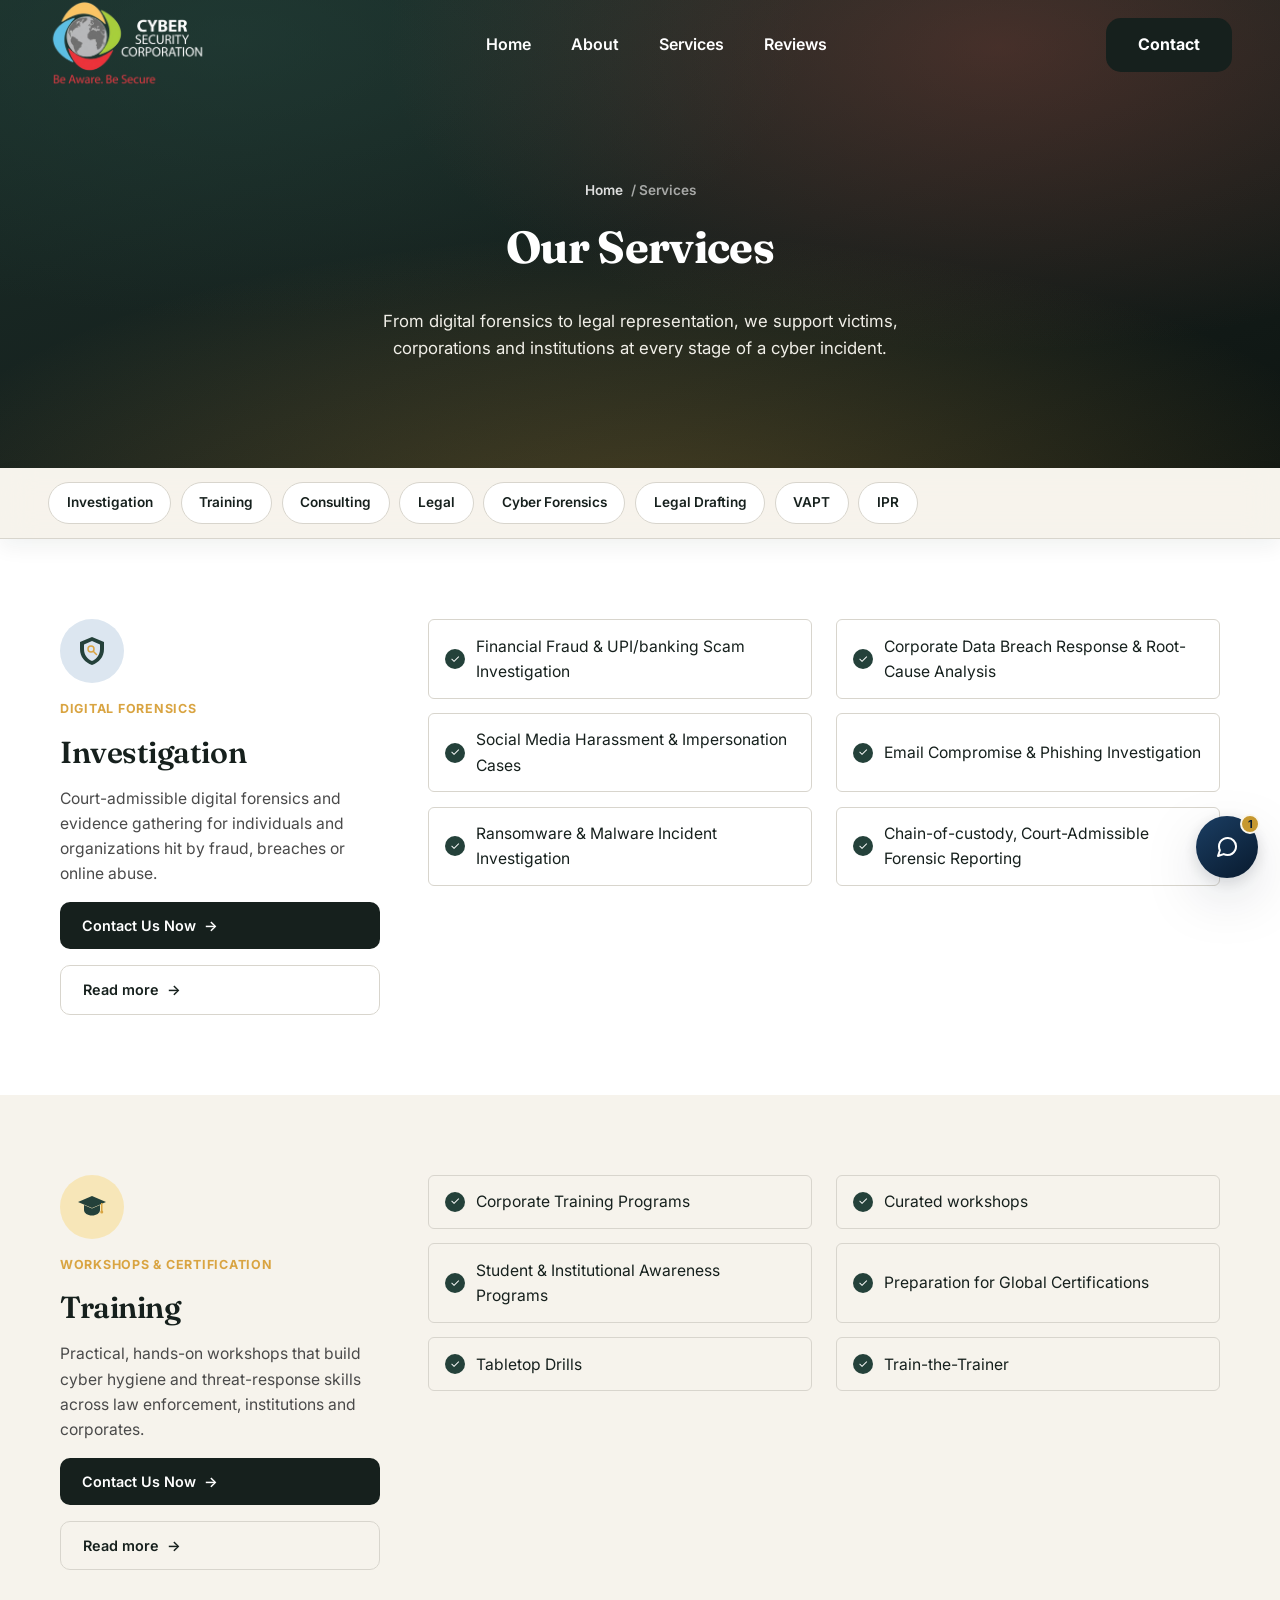
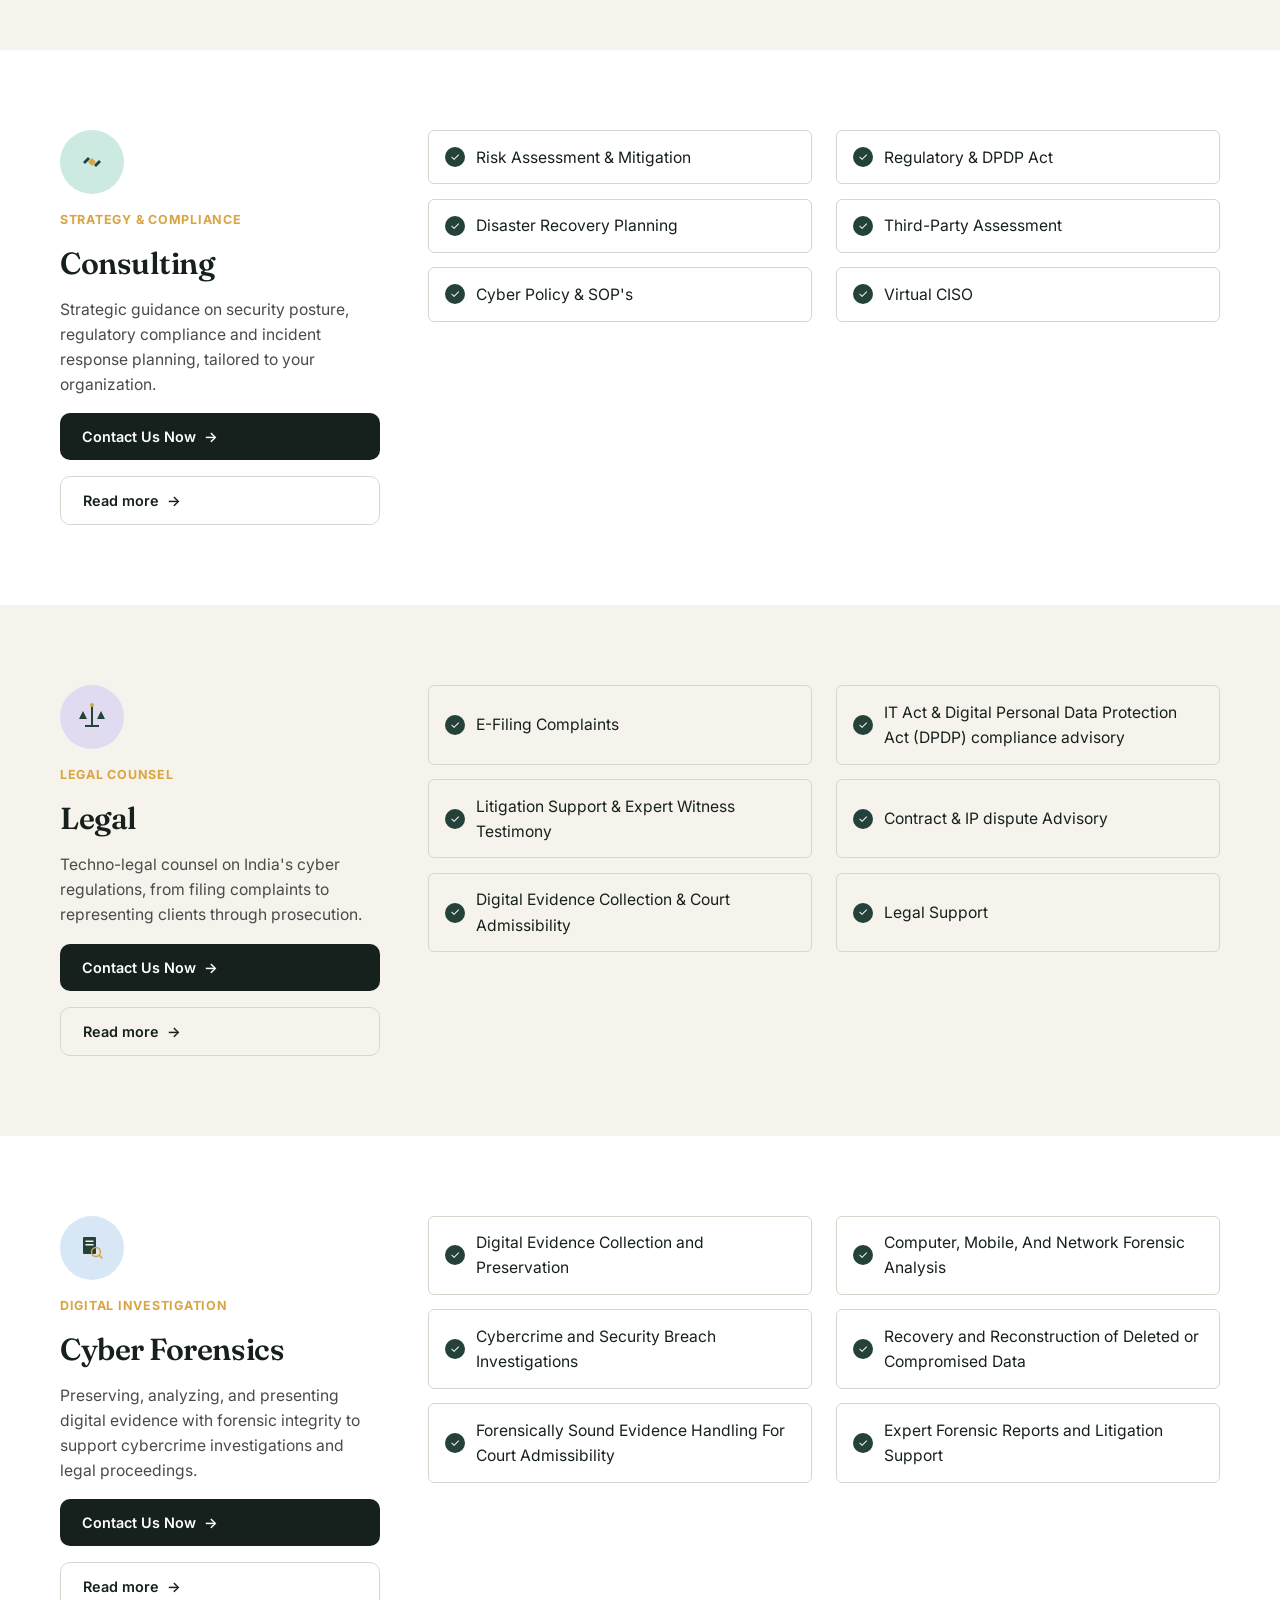
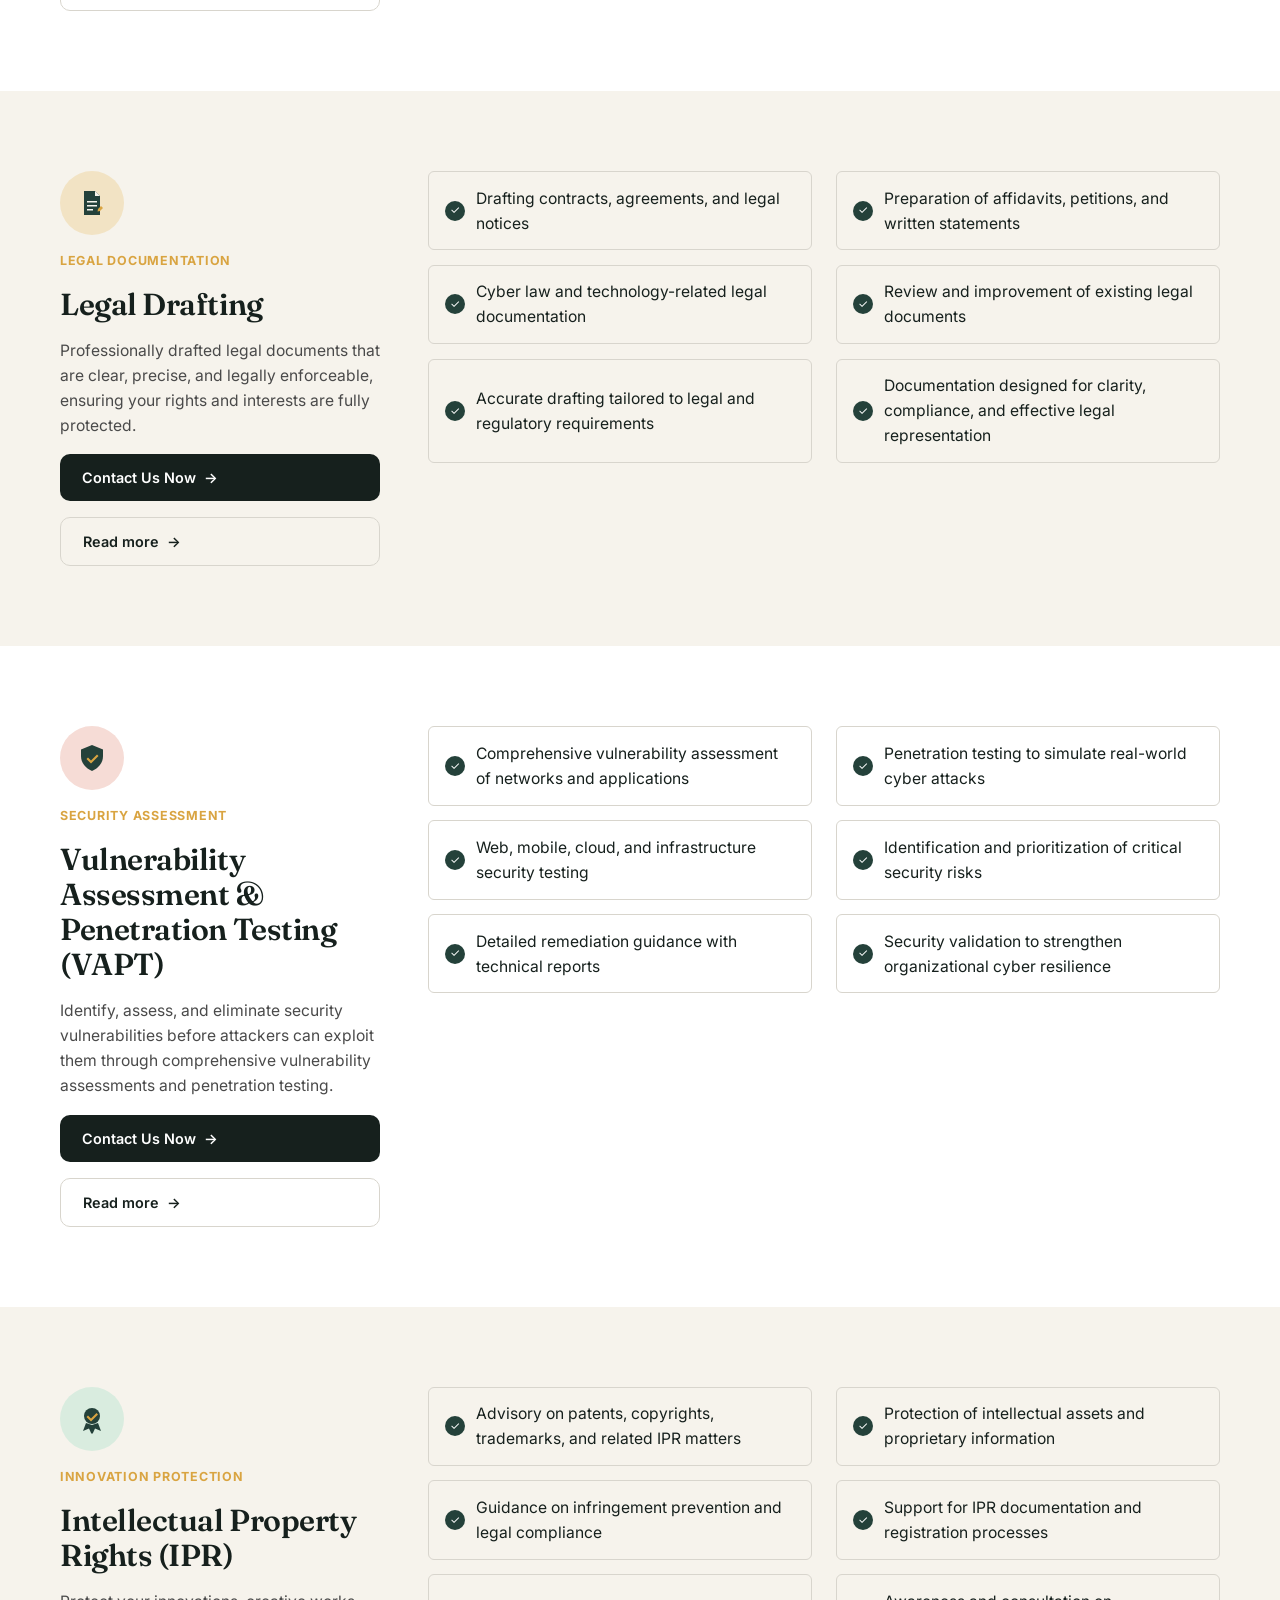
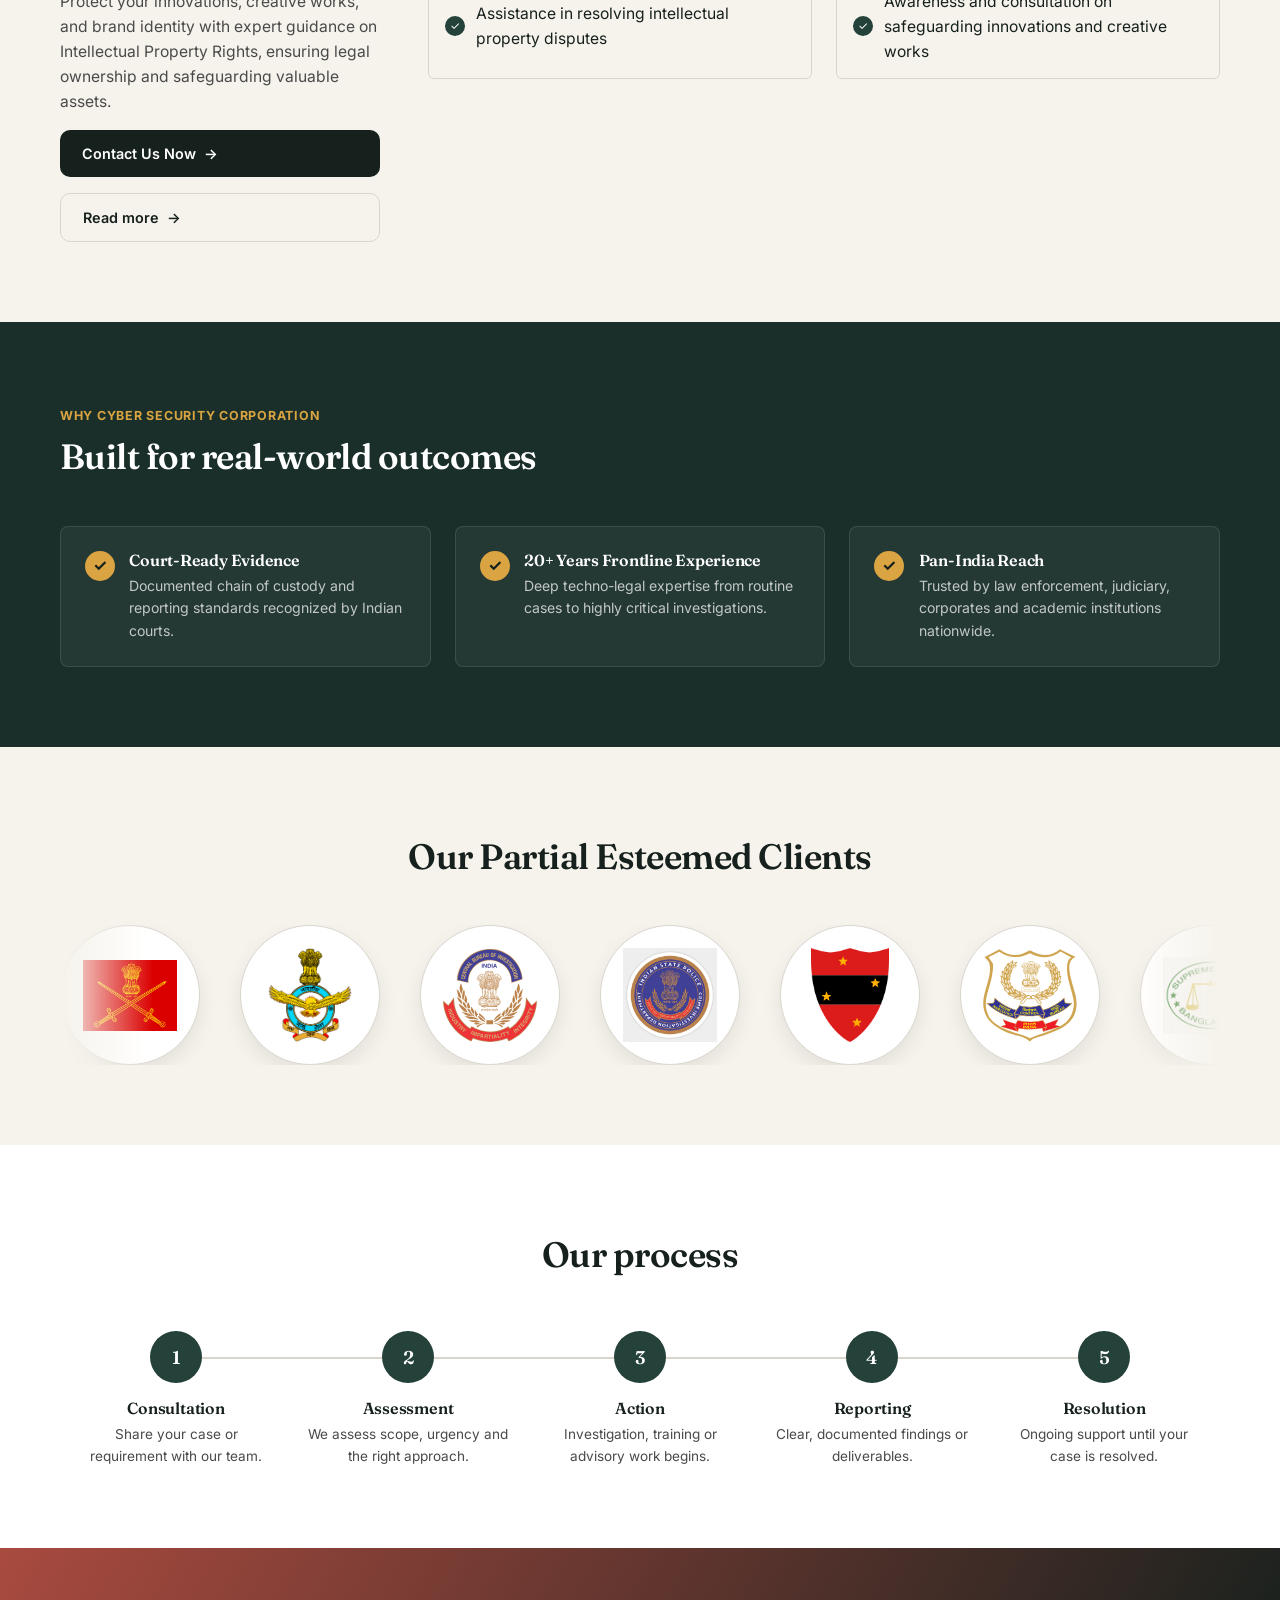
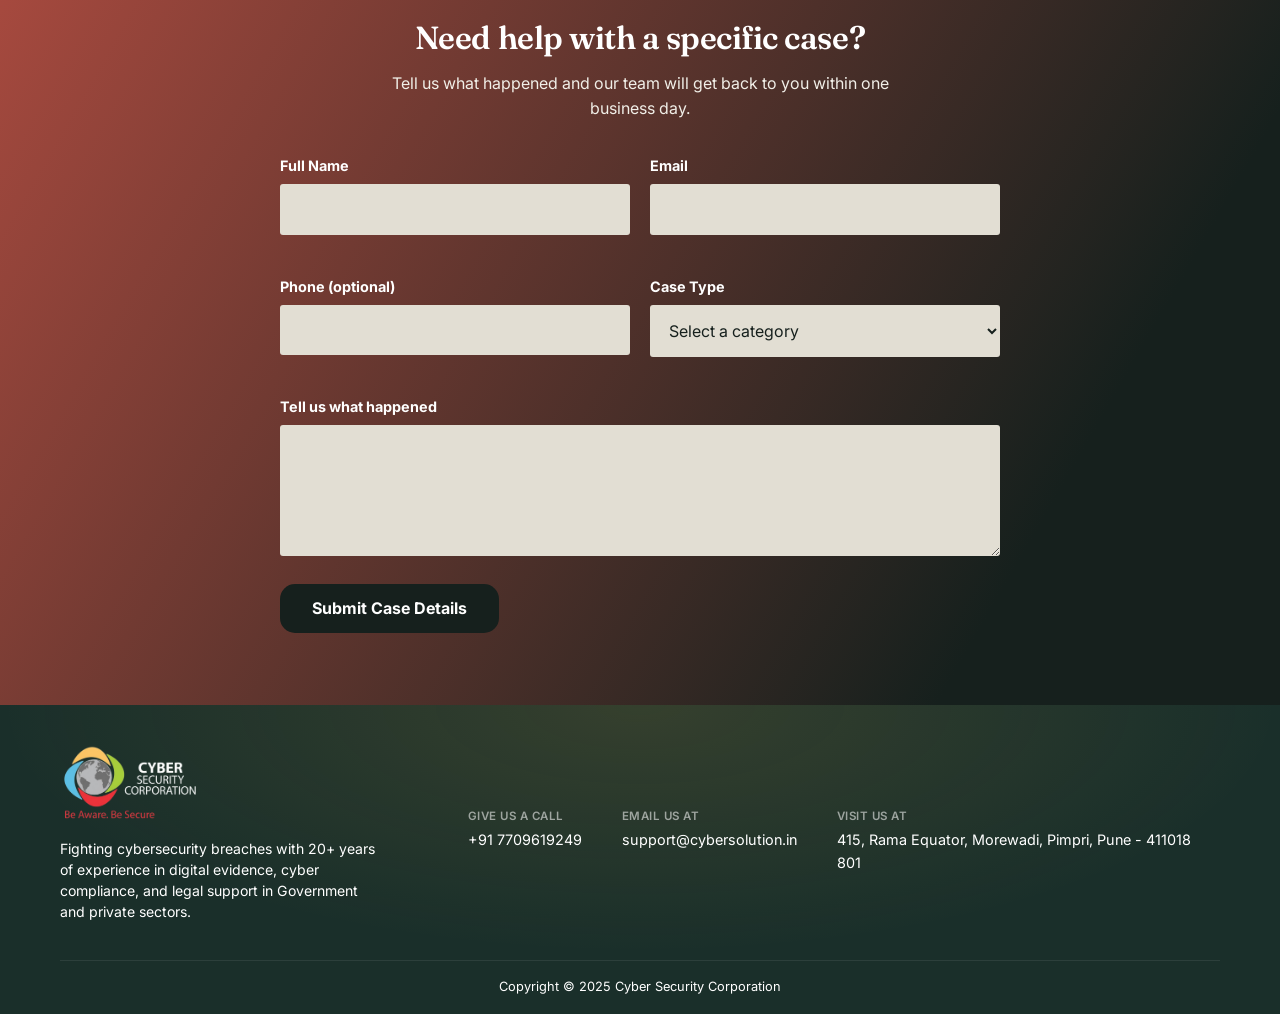
==== commit d792a242: "Initial commit" ====
--- a/services.html
+++ b/services.html
@@ -47,10 +47,10 @@
 
     <nav class="quicknav" aria-label="Jump to service">
 
-        <a href="#investigation">Cyber Crime Investigation</a>
-        <a href="#training">Cyber Training</a>
+        <a href="#investigation">Investigation</a>
+        <a href="#training">Training</a>
         <a href="#consulting">Consulting</a>
-        <a href="#cyber-law">Cyber Law</a>
+        <a href="#cyber-law">Legal</a>
         <a href="#cyber-forensics">Cyber Forensics</a>
         <a href="#legal-drafting">Legal Drafting</a>
         <a href="#vapt">VAPT</a>
@@ -72,16 +72,18 @@
         </svg>
       </div>
       <span class="cat-eyebrow">Digital Forensics</span>
-      <h2>Cyber Crime Investigation</h2>
+      <h2>Investigation</h2>
       <p>Court-admissible digital forensics and evidence gathering for individuals and organizations hit by fraud, breaches or online abuse.</p>
-    </div>
-    <ul class="cat-list">
-      <li><span class="tick">✓</span>Financial fraud &amp; UPI/banking scam investigation</li>
-      <li><span class="tick">✓</span>Corporate data breach response &amp; root-cause analysis</li>
-      <li><span class="tick">✓</span>Social media harassment &amp; impersonation cases</li>
-      <li><span class="tick">✓</span>Email compromise &amp; phishing investigation</li>
-      <li><span class="tick">✓</span>Ransomware &amp; malware incident investigation</li>
-      <li><span class="tick">✓</span>Chain-of-custody, court-admissible forensic reporting</li>
+      <a href="#case-inquiry" class="btn btn-dark cat-contact-btn" data-service="Cyber Crime Investigation">Contact Us Now</a>
+      <a href="investigation.html" class="btn btn-dark cat-readmore-btn">Read more</a>
+    </div>
+    <ul class="cat-list">
+      <li><span class="tick">✓</span>Financial Fraud &amp; UPI/banking Scam Investigation</li>
+      <li><span class="tick">✓</span>Corporate Data Breach Response &amp; Root-Cause Analysis</li>
+      <li><span class="tick">✓</span>Social Media Harassment &amp; Impersonation Cases</li>
+      <li><span class="tick">✓</span>Email Compromise &amp; Phishing Investigation</li>
+      <li><span class="tick">✓</span>Ransomware &amp; Malware Incident Investigation</li>
+      <li><span class="tick">✓</span>Chain-of-custody, Court-Admissible Forensic Reporting</li>
     </ul>
   </div>
 </section>
@@ -99,16 +101,18 @@
         </svg>
       </div>
       <span class="cat-eyebrow">Workshops &amp; Certification</span>
-      <h2>Cyber Training</h2>
+      <h2>Training</h2>
       <p>Practical, hands-on workshops that build cyber hygiene and threat-response skills across law enforcement, institutions and corporates.</p>
-    </div>
-    <ul class="cat-list">
-      <li><span class="tick">✓</span>Law enforcement &amp; judiciary training programs</li>
-      <li><span class="tick">✓</span>Corporate cyber hygiene &amp; awareness workshops</li>
-      <li><span class="tick">✓</span>Student &amp; institutional awareness sessions</li>
-      <li><span class="tick">✓</span>Certified ethical hacking preparation</li>
-      <li><span class="tick">✓</span>Incident response &amp; tabletop drills</li>
-      <li><span class="tick">✓</span>Train-the-trainer certification programs</li>
+      <a href="#case-inquiry" class="btn btn-dark cat-contact-btn" data-service="Cyber Training">Contact Us Now</a>
+      <a href="training.html" class="btn btn-dark cat-readmore-btn">Read more</a>
+    </div>
+    <ul class="cat-list">
+      <li><span class="tick">✓</span>Corporate Training Programs</li>
+      <li><span class="tick">✓</span>Curated workshops</li>
+      <li><span class="tick">✓</span>Student &amp; Institutional Awareness Programs</li>
+      <li><span class="tick">✓</span>Preparation for Global Certifications</li>
+      <li><span class="tick">✓</span>Tabletop Drills</li>
+      <li><span class="tick">✓</span>Train-the-Trainer</li>
     </ul>
   </div>
 </section>
@@ -127,14 +131,16 @@
       <span class="cat-eyebrow">Strategy &amp; Compliance</span>
       <h2>Consulting</h2>
       <p>Strategic guidance on security posture, regulatory compliance and incident response planning, tailored to your organization.</p>
-    </div>
-    <ul class="cat-list">
-      <li><span class="tick">✓</span>Security posture &amp; risk assessment</li>
-      <li><span class="tick">✓</span>Regulatory &amp; data protection compliance advisory</li>
-      <li><span class="tick">✓</span>Incident response planning &amp; readiness review</li>
-      <li><span class="tick">✓</span>Vendor &amp; third-party risk assessment</li>
-      <li><span class="tick">✓</span>Policy &amp; SOP development</li>
-      <li><span class="tick">✓</span>Virtual CISO advisory retainer</li>
+      <a href="#case-inquiry" class="btn btn-dark cat-contact-btn" data-service="Consulting">Contact Us Now</a>
+      <a href="consulting.html" class="btn btn-dark cat-readmore-btn">Read more</a>
+    </div>
+    <ul class="cat-list">
+      <li><span class="tick">✓</span>Risk Assessment &amp; Mitigation</li>
+      <li><span class="tick">✓</span>Regulatory &amp; DPDP Act</li>
+      <li><span class="tick">✓</span>Disaster Recovery Planning</li>
+      <li><span class="tick">✓</span>Third-Party Assessment</li>
+      <li><span class="tick">✓</span>Cyber Policy &amp; SOP's</li>
+      <li><span class="tick">✓</span>Virtual CISO</li>
     </ul>
   </div>
 </section>
@@ -153,16 +159,18 @@
         </svg>
       </div>
       <span class="cat-eyebrow">Legal Counsel</span>
-      <h2>Cyber Law</h2>
+      <h2>Legal</h2>
       <p>Techno-legal counsel on India's cyber regulations, from filing complaints to representing clients through prosecution.</p>
-    </div>
-    <ul class="cat-list">
-      <li><span class="tick">✓</span>Filing cybercrime complaints with authorities</li>
-      <li><span class="tick">✓</span>IT Act &amp; data protection compliance advisory</li>
-      <li><span class="tick">✓</span>Litigation support &amp; expert witness testimony</li>
-      <li><span class="tick">✓</span>Contract &amp; IP dispute advisory</li>
-      <li><span class="tick">✓</span>Liaison with regulators &amp; law enforcement</li>
-      <li><span class="tick">✓</span>Legal representation for victims through prosecution</li>
+      <a href="#case-inquiry" class="btn btn-dark cat-contact-btn" data-service="Cyber Law">Contact Us Now</a>
+      <a href="cyber-law.html" class="btn btn-dark cat-readmore-btn">Read more</a>
+    </div>
+    <ul class="cat-list">
+      <li><span class="tick">✓</span>E-Filing  Complaints</li>
+      <li><span class="tick">✓</span>IT Act &amp; Digital Personal Data Protection Act (DPDP) compliance advisory</li>
+      <li><span class="tick">✓</span>Litigation Support &amp; Expert Witness Testimony</li>
+      <li><span class="tick">✓</span>Contract &amp; IP dispute Advisory</li>
+      <li><span class="tick">✓</span>Digital Evidence Collection &amp; Court Admissibility </li>
+      <li><span class="tick">✓</span>Legal Support</li>
     </ul>
   </div>
 </section>
@@ -183,15 +191,17 @@
       <span class="cat-eyebrow">Digital Investigation</span>
       <h2>Cyber Forensics</h2>
       <p>Preserving, analyzing, and presenting digital evidence with forensic integrity to support cybercrime investigations and legal proceedings.</p>
-    </div>
-
-    <ul class="cat-list">
-      <li><span class="tick">✓</span>Digital evidence collection and preservation</li>
-      <li><span class="tick">✓</span>Computer, mobile, and network forensic analysis</li>
-      <li><span class="tick">✓</span>Cybercrime and security breach investigations</li>
-      <li><span class="tick">✓</span>Recovery and reconstruction of deleted or compromised data</li>
-      <li><span class="tick">✓</span>Forensically sound evidence handling for court admissibility</li>
-      <li><span class="tick">✓</span>Expert forensic reports and litigation support</li>
+      <a href="#case-inquiry" class="btn btn-dark cat-contact-btn" data-service="Cyber Forensics">Contact Us Now</a>
+      <a href="cyber-forensics.html" class="btn btn-dark cat-readmore-btn">Read more</a>
+    </div>
+
+    <ul class="cat-list">
+      <li><span class="tick">✓</span>Digital Evidence Collection and Preservation</li>
+      <li><span class="tick">✓</span>Computer, Mobile, And Network Forensic Analysis</li>
+      <li><span class="tick">✓</span>Cybercrime and Security Breach Investigations</li>
+      <li><span class="tick">✓</span>Recovery and Reconstruction of Deleted or Compromised Data</li>
+      <li><span class="tick">✓</span>Forensically Sound Evidence Handling For Court Admissibility</li>
+      <li><span class="tick">✓</span>Expert Forensic Reports and Litigation Support</li>
     </ul>
   </div>
 </section>
@@ -213,6 +223,8 @@
       <span class="cat-eyebrow">Legal Documentation</span>
       <h2>Legal Drafting</h2>
       <p>Professionally drafted legal documents that are clear, precise, and legally enforceable, ensuring your rights and interests are fully protected.</p>
+      <a href="#case-inquiry" class="btn btn-dark cat-contact-btn" data-service="Legal Drafting">Contact Us Now</a>
+      <a href="legal-drafting.html" class="btn btn-dark cat-readmore-btn">Read more</a>
     </div>
 
     <ul class="cat-list">
@@ -237,8 +249,10 @@
         </svg>
       </div>
       <span class="cat-eyebrow">Security Assessment</span>
-      <h2>Vulnerability Assessment & Penetration Testing (VAPT)</h2>
+      <h2>Vulnerability Assessment &amp; Penetration Testing (VAPT)</h2>
       <p>Identify, assess, and eliminate security vulnerabilities before attackers can exploit them through comprehensive vulnerability assessments and penetration testing.</p>
+      <a href="#case-inquiry" class="btn btn-dark cat-contact-btn" data-service="VAPT">Contact Us Now</a>
+      <a href="vapt.html" class="btn btn-dark cat-readmore-btn">Read more</a>
     </div>
 
     <ul class="cat-list">
@@ -267,6 +281,8 @@
       <span class="cat-eyebrow">Innovation Protection</span>
       <h2>Intellectual Property Rights (IPR)</h2>
       <p>Protect your innovations, creative works, and brand identity with expert guidance on Intellectual Property Rights, ensuring legal ownership and safeguarding valuable assets.</p>
+      <a href="#case-inquiry" class="btn btn-dark cat-contact-btn" data-service="Intellectual Property Rights">Contact Us Now</a>
+      <a href="ipr.html" class="btn btn-dark cat-readmore-btn">Read more</a>
     </div>
 
     <ul class="cat-list">
@@ -316,8 +332,7 @@
 <!-- ============ INDUSTRIES ============ -->
 <section class="industries-section">
   <div class="section-head">
-    <span class="eyebrow-label">Who We Serve</span>
-    <h2>Industries we work with</h2>
+    <h2>Our Partial Esteemed Clients</h2>
   </div>
   <div class="logos-marquee" aria-label="Clients and institutions we work with">
     <div class="logos-track">
@@ -377,7 +392,6 @@
 <!-- ============ PROCESS ============ -->
 <section class="process-section">
   <div class="section-head">
-    <span class="eyebrow-label">How It Works</span>
     <h2>Our process</h2>
   </div>
   <div class="process-flow">
@@ -469,7 +483,7 @@
   <div class="footer-top">
     <div class="footer-brand">
       <img src="assets/Picture2-removebg.png" alt="Cyber Security Corporation" width="140">
-      <p>Fighting cybercrime with 20+ years of forensic expertise, trusted across India's public and private sectors.</p>
+      <p>Fighting cybersecurity breaches with 20+ years of experience in digital evidence, cyber compliance, and legal support in Government and private sectors.</p>
     </div>
     <div class="footer-cols">
       <div class="footer-col">
@@ -482,7 +496,7 @@
       </div>
       <div class="footer-col">
         <span class="footer-label">Visit Us At</span>
-        <span class="footer-value">415, Rama Equator, Morewadi, Pimpri, Pune - 411018</span>
+        <span class="footer-value">415, Rama Equator, Morewadi, Pimpri, Pune - 411018<br>801 <br></span>
       </div>
     </div>
   </div>
--- a/style.css
+++ b/style.css
@@ -463,9 +463,6 @@
   position: absolute;
   inset: 0;
   pointer-events: none;
-  background-image:
-    linear-gradient(rgba(255,255,255,.04) 1px, transparent 1px),
-    linear-gradient(90deg, rgba(255,255,255,.04) 1px, transparent 1px);
   background-size: 64px 64px;
   -webkit-mask-image: radial-gradient(70% 70% at 50% 30%, #000 30%, transparent 85%);
   mask-image: radial-gradient(70% 70% at 50% 30%, #000 30%, transparent 85%);
@@ -1189,9 +1186,6 @@
   content: "";
   position: absolute;
   inset: 0;
-  background-image:
-    linear-gradient(rgba(255,255,255,.05) 1px, transparent 1px),
-    linear-gradient(90deg, rgba(255,255,255,.05) 1px, transparent 1px);
   background-size: 64px 64px;
   -webkit-mask-image: radial-gradient(85% 80% at 50% 40%, #000 30%, transparent 85%);
   mask-image: radial-gradient(85% 80% at 50% 40%, #000 30%, transparent 85%);
@@ -1288,11 +1282,51 @@
 .cat-eyebrow { font-size: 0.78rem; font-weight: 700; letter-spacing: .06em; text-transform: uppercase; color: var(--gold); }
 .cat-heading h2 { font-size: 1.9rem; }
 .cat-heading p { color: var(--gray-text); font-size: 0.98rem; margin: 0; }
+.cat-actions {
+  display: flex;
+  flex-wrap: wrap;
+  gap: 0.85rem;
+  margin-top: 0.4rem;
+}
+.cat-contact-btn,
+.cat-readmore-btn {
+  padding: 0.75rem 1.4rem;
+  font-size: 0.9rem;
+  font-weight: 600;
+  border-radius: 10px;
+  display: inline-flex;
+  align-items: center;
+  gap: 0.5rem;
+  transition: transform .2s ease, box-shadow .2s ease, background .2s ease, border-color .2s ease, color .2s ease;
+}
 .cat-contact-btn {
-  align-self: flex-start;
-  padding: 0.7rem 1.5rem;
-  font-size: 0.92rem;
-  margin-top: 0.25rem;
+  background: var(--ink);
+  color: var(--white);
+}
+.cat-contact-btn:hover {
+  background: #000;
+  transform: translateY(-2px);
+  box-shadow: 0 10px 22px rgba(0,0,0,.18);
+}
+.cat-readmore-btn {
+  background: transparent;
+  color: var(--ink);
+  border: 1.5px solid var(--border-gray);
+}
+.cat-readmore-btn:hover {
+  border-color: var(--ink);
+  background: var(--ink);
+  color: var(--white);
+  transform: translateY(-2px);
+}
+.cat-contact-btn::after,
+.cat-readmore-btn::after {
+  content: "→";
+  transition: transform .2s ease;
+}
+.cat-contact-btn:hover::after,
+.cat-readmore-btn:hover::after {
+  transform: translateX(3px);
 }
 
 /* brief highlight on the case-type field when arriving via a "Contact Now" link */
@@ -1312,7 +1346,7 @@
 }
 .cat-list li {
   display: flex;
-  align-items: flex-start;
+  align-items: center;
   gap: 0.7rem;
   font-size: 0.98rem;
   padding: 0.85rem 1rem;
@@ -1329,7 +1363,6 @@
   color: var(--white);
   font-size: 0.72rem;
   display: flex; align-items: center; justify-content: center;
-  margin-top: 0.1rem;
 }
 
 .icon-brick { background: #f3ddd9; }
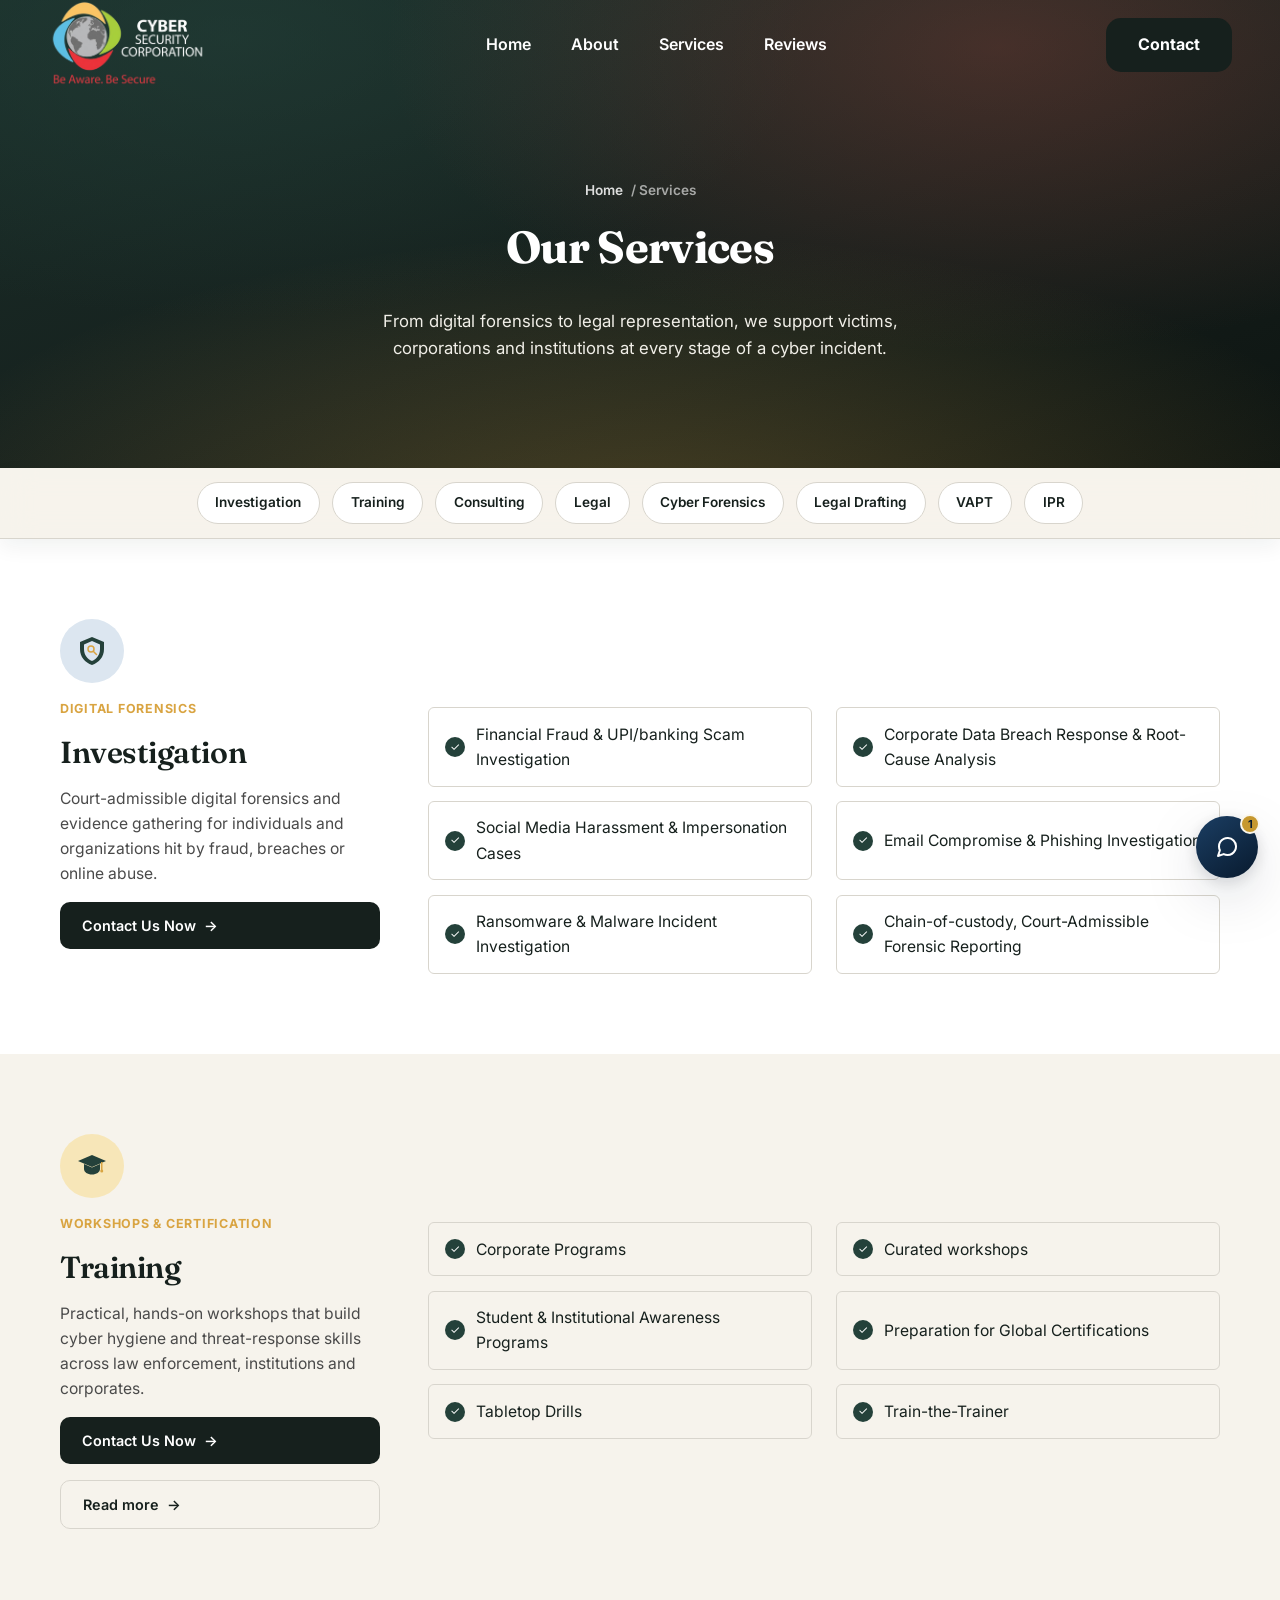
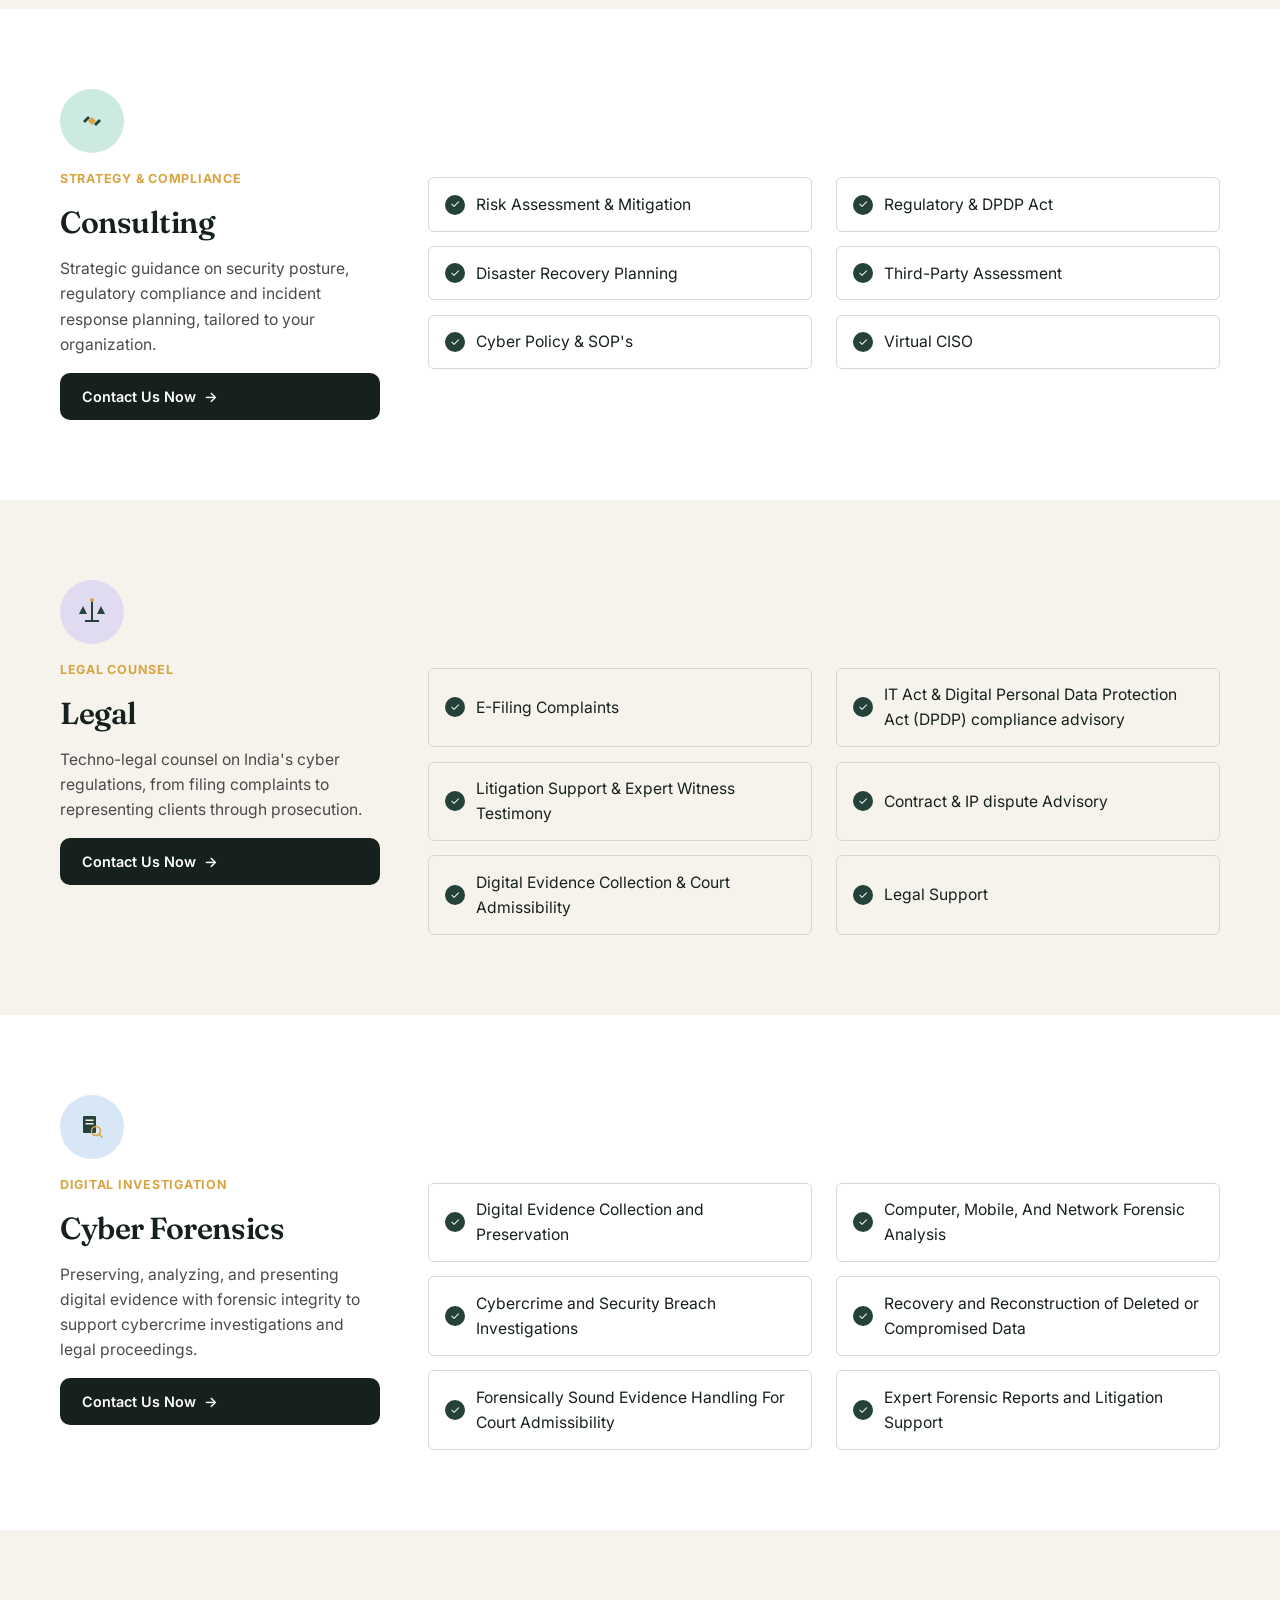
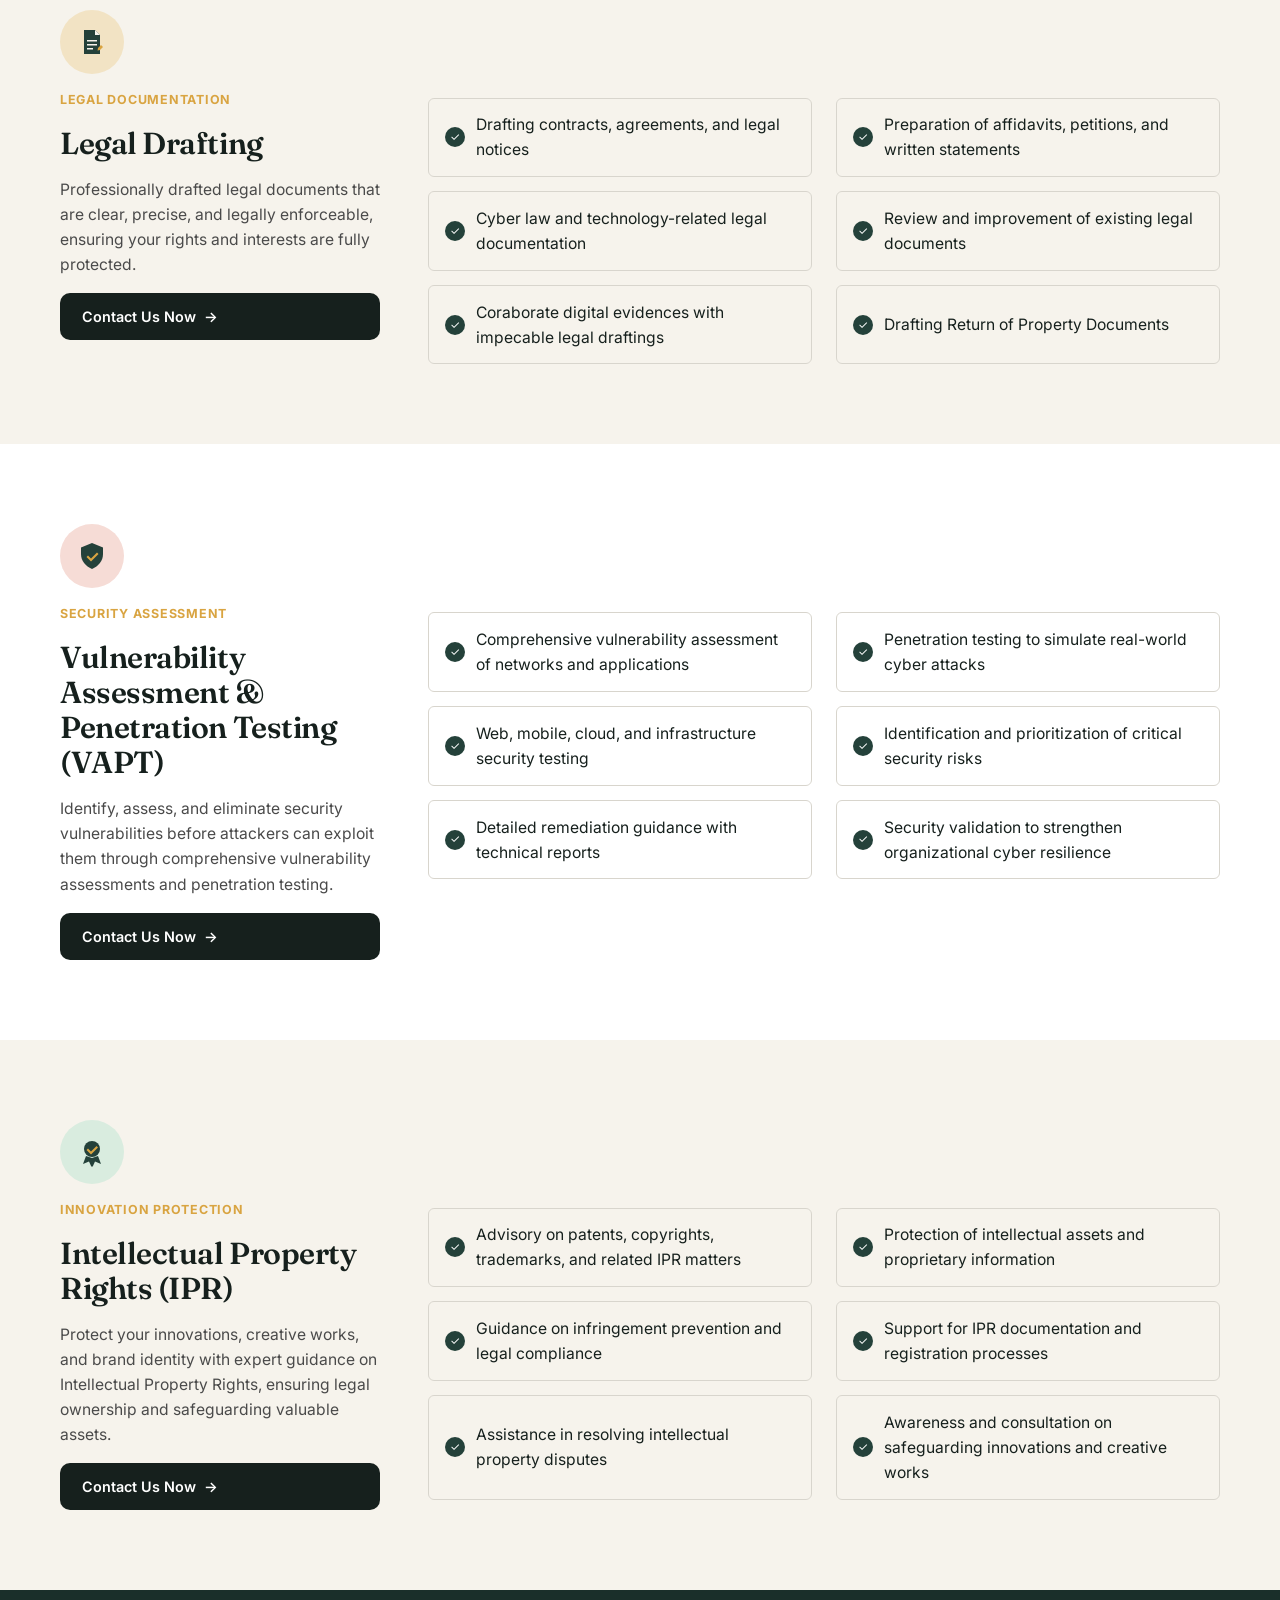
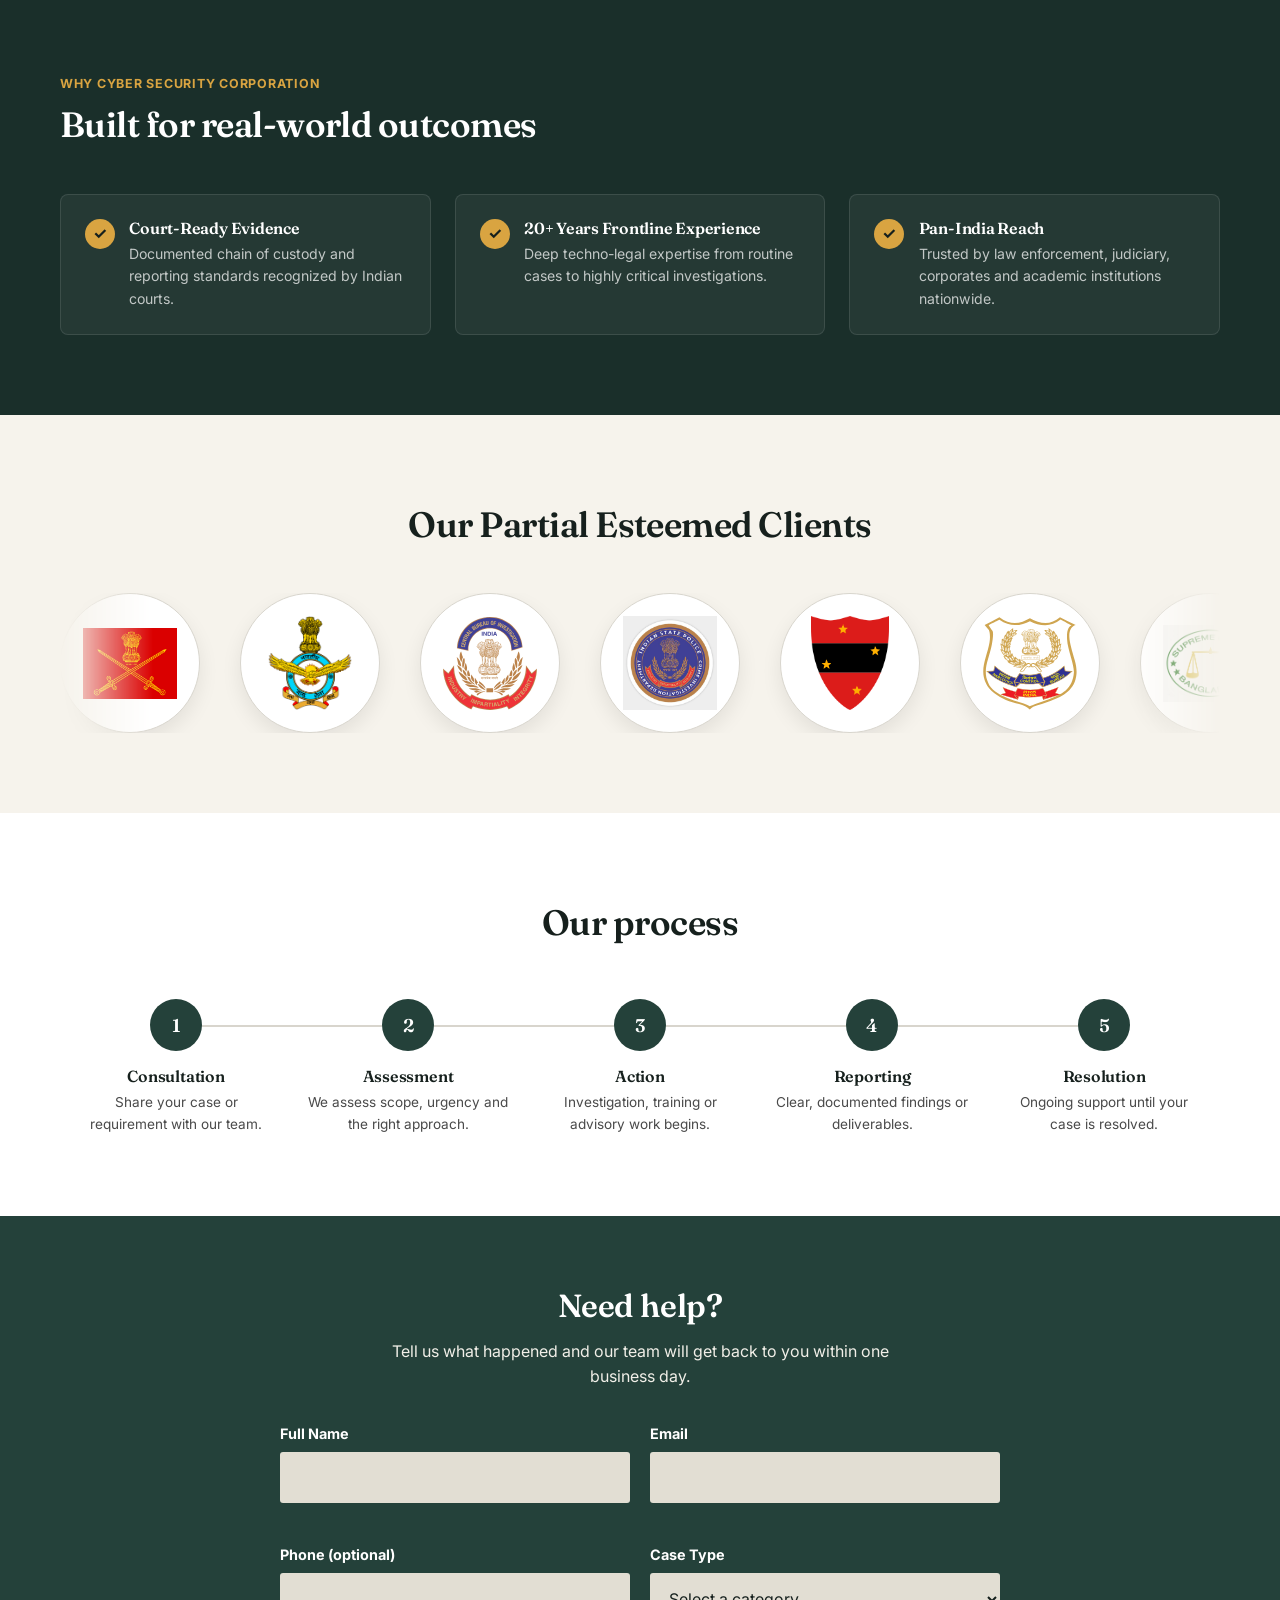
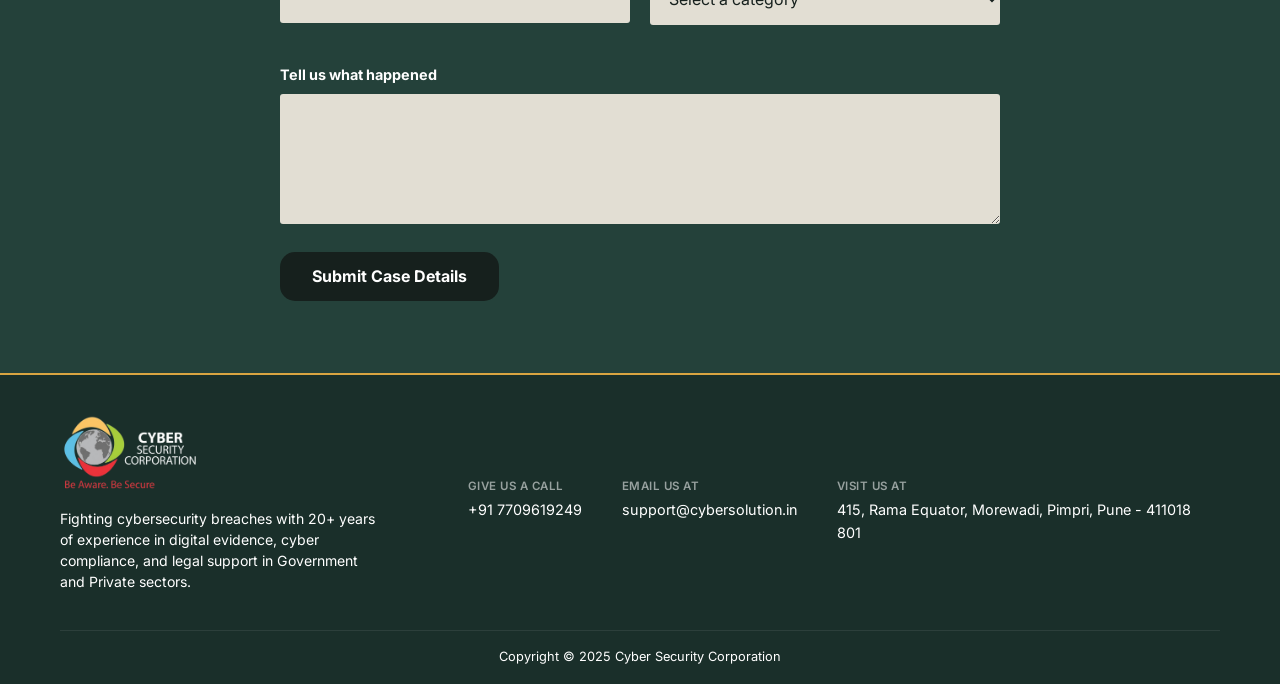
==== commit e00c6672: "Add .gitignore" ====
--- a/services.html
+++ b/services.html
@@ -75,7 +75,6 @@
       <h2>Investigation</h2>
       <p>Court-admissible digital forensics and evidence gathering for individuals and organizations hit by fraud, breaches or online abuse.</p>
       <a href="#case-inquiry" class="btn btn-dark cat-contact-btn" data-service="Cyber Crime Investigation">Contact Us Now</a>
-      <a href="investigation.html" class="btn btn-dark cat-readmore-btn">Read more</a>
     </div>
     <ul class="cat-list">
       <li><span class="tick">✓</span>Financial Fraud &amp; UPI/banking Scam Investigation</li>
@@ -107,7 +106,7 @@
       <a href="training.html" class="btn btn-dark cat-readmore-btn">Read more</a>
     </div>
     <ul class="cat-list">
-      <li><span class="tick">✓</span>Corporate Training Programs</li>
+      <li><span class="tick">✓</span>Corporate Programs</li>
       <li><span class="tick">✓</span>Curated workshops</li>
       <li><span class="tick">✓</span>Student &amp; Institutional Awareness Programs</li>
       <li><span class="tick">✓</span>Preparation for Global Certifications</li>
@@ -132,7 +131,6 @@
       <h2>Consulting</h2>
       <p>Strategic guidance on security posture, regulatory compliance and incident response planning, tailored to your organization.</p>
       <a href="#case-inquiry" class="btn btn-dark cat-contact-btn" data-service="Consulting">Contact Us Now</a>
-      <a href="consulting.html" class="btn btn-dark cat-readmore-btn">Read more</a>
     </div>
     <ul class="cat-list">
       <li><span class="tick">✓</span>Risk Assessment &amp; Mitigation</li>
@@ -162,7 +160,6 @@
       <h2>Legal</h2>
       <p>Techno-legal counsel on India's cyber regulations, from filing complaints to representing clients through prosecution.</p>
       <a href="#case-inquiry" class="btn btn-dark cat-contact-btn" data-service="Cyber Law">Contact Us Now</a>
-      <a href="cyber-law.html" class="btn btn-dark cat-readmore-btn">Read more</a>
     </div>
     <ul class="cat-list">
       <li><span class="tick">✓</span>E-Filing  Complaints</li>
@@ -192,7 +189,6 @@
       <h2>Cyber Forensics</h2>
       <p>Preserving, analyzing, and presenting digital evidence with forensic integrity to support cybercrime investigations and legal proceedings.</p>
       <a href="#case-inquiry" class="btn btn-dark cat-contact-btn" data-service="Cyber Forensics">Contact Us Now</a>
-      <a href="cyber-forensics.html" class="btn btn-dark cat-readmore-btn">Read more</a>
     </div>
 
     <ul class="cat-list">
@@ -224,7 +220,6 @@
       <h2>Legal Drafting</h2>
       <p>Professionally drafted legal documents that are clear, precise, and legally enforceable, ensuring your rights and interests are fully protected.</p>
       <a href="#case-inquiry" class="btn btn-dark cat-contact-btn" data-service="Legal Drafting">Contact Us Now</a>
-      <a href="legal-drafting.html" class="btn btn-dark cat-readmore-btn">Read more</a>
     </div>
 
     <ul class="cat-list">
@@ -232,8 +227,8 @@
       <li><span class="tick">✓</span>Preparation of affidavits, petitions, and written statements</li>
       <li><span class="tick">✓</span>Cyber law and technology-related legal documentation</li>
       <li><span class="tick">✓</span>Review and improvement of existing legal documents</li>
-      <li><span class="tick">✓</span>Accurate drafting tailored to legal and regulatory requirements</li>
-      <li><span class="tick">✓</span>Documentation designed for clarity, compliance, and effective legal representation</li>
+      <li><span class="tick">✓</span>Coraborate digital evidences with impecable legal draftings </li>
+      <li><span class="tick">✓</span>Drafting Return of Property Documents</li>
     </ul>
   </div>
 </section>
@@ -252,7 +247,6 @@
       <h2>Vulnerability Assessment &amp; Penetration Testing (VAPT)</h2>
       <p>Identify, assess, and eliminate security vulnerabilities before attackers can exploit them through comprehensive vulnerability assessments and penetration testing.</p>
       <a href="#case-inquiry" class="btn btn-dark cat-contact-btn" data-service="VAPT">Contact Us Now</a>
-      <a href="vapt.html" class="btn btn-dark cat-readmore-btn">Read more</a>
     </div>
 
     <ul class="cat-list">
@@ -282,7 +276,6 @@
       <h2>Intellectual Property Rights (IPR)</h2>
       <p>Protect your innovations, creative works, and brand identity with expert guidance on Intellectual Property Rights, ensuring legal ownership and safeguarding valuable assets.</p>
       <a href="#case-inquiry" class="btn btn-dark cat-contact-btn" data-service="Intellectual Property Rights">Contact Us Now</a>
-      <a href="ipr.html" class="btn btn-dark cat-readmore-btn">Read more</a>
     </div>
 
     <ul class="cat-list">
@@ -426,7 +419,7 @@
 <!-- ============ CASE INQUIRY FORM ============ -->
 <section class="services-contact-form" id="case-inquiry">
   <div class="scf-inner">
-    <h2>Need help with a specific case?</h2>
+    <h2>Need help?</h2>
     <p>Tell us what happened and our team will get back to you within one business day.</p>
 
     <form id="caseForm">
@@ -483,7 +476,7 @@
   <div class="footer-top">
     <div class="footer-brand">
       <img src="assets/Picture2-removebg.png" alt="Cyber Security Corporation" width="140">
-      <p>Fighting cybersecurity breaches with 20+ years of experience in digital evidence, cyber compliance, and legal support in Government and private sectors.</p>
+      <p>Fighting cybersecurity breaches with 20+ years of experience in digital evidence, cyber compliance, and legal support in Government and Private sectors.</p>
     </div>
     <div class="footer-cols">
       <div class="footer-col">
@@ -506,10 +499,7 @@
 <script src="script.js"></script>
 
 <!-- ============ CSC INTAKE ASSISTANT (rule-based, no backend) ============ -->
-<!-- ============ CSC DIGITAL CASE OFFICER (chat widget add-on) ============
-     To REMOVE this feature from a site: delete everything between this
-     line and the "END" marker below, then delete the /chatbot folder.
-     Nothing elsewhere on the page depends on it. ======================= -->
+<!-- ============ CSC DIGITAL CASE OFFICER (chat widget add-on) ============ -->
 <link rel="stylesheet" href="chatbot/chatbot.css">
 <div id="cscChatWidgetRoot"></div>
 <script src="chatbot/storage.js"></script>
@@ -520,7 +510,5 @@
 <script src="chatbot/ui.js"></script>
 <script src="chatbot/conversation.js"></script>
 <script src="chatbot/chatbot.js"></script>
-<!-- ============ END CSC DIGITAL CASE OFFICER ============ -->
-
 </body>
 </html>
--- a/style.css
+++ b/style.css
@@ -8,6 +8,8 @@
   --brick: #a94a3f;
   --gray-text: #4a4a4a;
   --border-gray: #d8d5cd;
+  --charcoal: #1c1e22;
+  --charcoal-deep: #131518;
   font-size: 16px;
   --glass-bg: rgba(22,32,29,.50);
   --glass-blur: blur(20px);
@@ -452,8 +454,6 @@
   position: relative;
   overflow: hidden;
   background:
-    radial-gradient(45% 70% at 92% 0%, rgba(169,74,63,.28) 0%, rgba(169,74,63,0) 100%),
-    radial-gradient(55% 65% at 4% 100%, rgba(217,164,65,.20) 0%, rgba(217,164,65,0) 100%),
     var(--forest-dark);
   color: var(--white);
   padding: 5rem 3rem 0;
@@ -683,8 +683,7 @@
     position: relative;
     overflow: hidden;
     background:
-      radial-gradient(45% 65% at 6% 0%, rgba(217,164,65,.20) 0%, rgba(217,164,65,0) 100%),
-      radial-gradient(50% 70% at 96% 100%, rgba(169,74,63,.24) 0%, rgba(169,74,63,0) 100%),
+
       #1a2f2a;
     padding:5rem 3rem;
     display:flex;
@@ -1042,7 +1041,7 @@
 .help-note{
     max-width:900px;
     margin:0 auto 70px;
-    background:#123a18;
+    background:var(--forest);
     color:#fff;
     padding:22px 28px;
     border-radius:6px;
@@ -1086,43 +1085,14 @@
     font-size:1.05rem;
 }
 
-/* FOOTER*/
-/* .site-footer { background: var(--forest-dark); color: var(--white); padding: 3rem; } 
-.footer-cols {
-  display: grid;
-  grid-template-columns: repeat(3, 1fr);
-  gap: 2rem;
-  max-width: 1100px;
-  margin: 0 auto;
-  text-align: center;
-}
-.footer-label {
-  display: inline-block;
-  background: rgba(255,255,255,0.08);
-  padding: 0.75rem 1.5rem;
-  border-radius: 3px;
-  font-weight: 700;
-  margin-bottom: 0.75rem;
-}
-.footer-value { display: block; color: #d6d6ce; }
-.copyright {
-  text-align: center;
-  background: var(--ink);
-  color: #999;
-  margin: 0;
-  padding: 1rem;
-  font-size: 0.85rem;
-} */
-
 
 .site-footer {
   position: relative;
   overflow: hidden;
-  background:
-    radial-gradient(50% 80% at 50% 0%, rgba(217,164,65,.14) 0%, rgba(217,164,65,0) 100%),
-    var(--forest-dark);
+  background: var(--forest-dark);
   color: var(--ice);
   padding: 2.5rem 3rem 0;
+  border-top: 2px solid var(--gold);
 }
 .footer-top { position: relative; z-index: 1; }
 .footer-top {
@@ -1230,9 +1200,13 @@
 
 .quicknav{
     display:flex;
-    gap:.6rem;
+    gap:.75rem;
     overflow-x:auto;
     white-space:nowrap;
+    align-items:center;
+    justify-content:center;
+    max-width:1160px;
+    margin:0 auto;
     padding:.9rem 3rem;
 }
 .quicknav::-webkit-scrollbar {
@@ -1343,6 +1317,7 @@
   display: grid;
   grid-template-columns: repeat(2, 1fr);
   gap: 0.9rem 1.5rem;
+  margin-top: 5.5rem;
 }
 .cat-list li {
   display: flex;
@@ -1353,6 +1328,23 @@
   background: var(--white);
   border: 1px solid var(--border-gray);
   border-radius: 6px;
+
+  /* scroll-reveal: start hidden, offset to the left */
+  opacity: 0;
+  transform: translateX(-32px);
+  transition: opacity 0.6s ease, transform 0.6s ease;
+  transition-delay: var(--reveal-delay, 0s);
+}
+.cat-list.is-visible li {
+  opacity: 1;
+  transform: translateX(0);
+}
+@media (prefers-reduced-motion: reduce) {
+  .cat-list li {
+    opacity: 1;
+    transform: none;
+    transition: none;
+  }
 }
 .bg-cream .cat-list li { background: var(--cream); }
 .cat-list li .tick {
@@ -1498,9 +1490,233 @@
 .services-cta-banner h2 { font-size: 2rem; margin-bottom: 0.9rem; }
 .services-cta-banner p { color: #f1efe8; max-width: 520px; margin: 0 auto 2rem; }
 
+/* ==========================================================
+   TRACK EXPLORER — "find your cyber career path" component
+   ========================================================== */
+.track-explorer {
+  padding: 5.5rem 3rem;
+  background: var(--cream);
+}
+.track-explorer-inner { max-width: 1160px; margin: 0 auto; }
+
+.track-header { max-width: 640px; margin-bottom: 3rem; }
+.track-header .cat-eyebrow { display: block; margin-bottom: 0.6rem; }
+.track-header h2 { font-size: 2.3rem; margin-bottom: 0.9rem; }
+.track-header p { color: var(--gray-text); font-size: 1.02rem; margin: 0; }
+
+.track-wrapper {
+  display: grid;
+  grid-template-columns: 300px 1fr;
+  gap: 2rem;
+  align-items: start;
+}
+
+/* -- Sidebar tab list -- */
+.track-sidebar {
+  background: var(--white);
+  border: 1px solid var(--border-gray);
+  border-radius: 14px;
+  overflow: hidden;
+  box-shadow: 0 10px 26px rgba(22,32,29,.05);
+}
+.track-tab {
+  width: 100%;
+  display: flex;
+  align-items: center;
+  justify-content: space-between;
+  gap: 0.75rem;
+  text-align: left;
+  background: var(--white);
+  border: none;
+  border-bottom: 1px solid var(--border-gray);
+  padding: 1.1rem 1.3rem;
+  transition: background .2s ease;
+}
+.track-sidebar .track-tab:last-child { border-bottom: none; }
+.track-tab:hover { background: var(--cream); }
+.track-tab-text { display: flex; flex-direction: column; gap: 0.25rem; }
+.track-tab-title { font-weight: 700; font-size: 0.98rem; color: var(--ink); }
+.track-tab-sub { font-size: 0.78rem; color: var(--gray-text); }
+.track-tab-arrow {
+  flex-shrink: 0;
+  opacity: 0;
+  transform: translateX(-4px);
+  transition: .2s ease;
+  color: var(--gold);
+  font-weight: 700;
+}
+.track-tab.active {
+  background: var(--cream);
+  border-left: 4px solid var(--gold);
+  padding-left: calc(1.3rem - 4px);
+}
+.track-tab.active .track-tab-arrow { opacity: 1; transform: translateX(0); }
+
+/* -- Dark content card -- */
+.track-panel {
+  display: none;
+  position: relative;
+  overflow: hidden;
+  color: var(--white);
+  border-radius: 16px;
+  padding: 2.5rem;
+  background:
+    radial-gradient(50% 65% at 100% 0%, rgba(217,164,65,.22) 0%, rgba(217,164,65,0) 100%),
+    radial-gradient(55% 70% at 0% 100%, rgba(169,74,63,.22) 0%, rgba(169,74,63,0) 100%),
+    linear-gradient(160deg, var(--forest-dark) 0%, var(--ink) 60%, #0e1512 100%);
+  box-shadow: 0 18px 40px rgba(22,32,29,.18);
+  animation: fade .35s;
+}
+.track-panel.active { display: block; }
+
+.tp-top {
+  display: flex;
+  justify-content: space-between;
+  align-items: flex-start;
+  gap: 1.5rem;
+  flex-wrap: wrap;
+  position: relative;
+  z-index: 1;
+}
+.tp-eyebrow { font-size: 0.76rem; font-weight: 700; letter-spacing: .06em; text-transform: uppercase; color: var(--gold); display: block; margin-bottom: 0.6rem; }
+.tp-top h3 { font-size: 1.9rem; color: var(--white); margin-bottom: 0.9rem; }
+.tp-badge {
+  display: inline-block;
+  background: var(--white);
+  color: var(--ink);
+  font-size: 0.72rem;
+  font-weight: 700;
+  letter-spacing: .04em;
+  text-transform: uppercase;
+  padding: 0.5rem 0.9rem;
+  border-radius: 4px;
+}
+.tp-stats { display: flex; gap: 1.25rem; flex-shrink: 0; }
+.tp-stat { text-align: right; padding-right: 1.25rem; border-right: 1px solid rgba(255,255,255,.18); }
+.tp-stat:last-child { border-right: none; padding-right: 0; }
+.tp-stat strong { display: block; font-family: 'Fraunces', Georgia, serif; font-size: 1.5rem; font-weight: 600; color: var(--white); }
+.tp-stat span { font-size: 0.78rem; color: #cfcbc0; }
+
+.tp-divider { border: none; border-top: 1px solid rgba(255,255,255,.12); margin: 1.75rem 0; position: relative; z-index: 1; }
+
+.tp-section-label {
+  font-size: 0.76rem; font-weight: 700; letter-spacing: .06em; text-transform: uppercase;
+  color: #cfcbc0; margin-bottom: 1.1rem; position: relative; z-index: 1;
+}
+
+.tp-body {
+  position: relative; z-index: 1;
+  display: grid;
+  grid-template-columns: 1fr 260px;
+  gap: 2rem;
+  align-items: start;
+}
+
+/* -- Side box: roles + CTA -- */
+.tp-side {
+  display: flex;
+  flex-direction: column;
+  background: rgba(255,255,255,.06);
+  border: 1px solid rgba(255,255,255,.1);
+  border-radius: 12px;
+  padding: 1.5rem;
+}
+.tp-role-tags { display: flex; flex-wrap: wrap; gap: 0.5rem; margin-bottom: 1.5rem; }
+.tp-role-tags span {
+  font-size: 0.82rem; font-weight: 600;
+  background: rgba(255,255,255,.08);
+  border: 1px solid rgba(255,255,255,.16);
+  color: var(--white);
+  padding: 0.4rem 0.8rem;
+  border-radius: 999px;
+}
+
+.tp-actions { display: flex; flex-direction: column; gap: 0.75rem; margin-top: auto; }
+.tp-btn-solid, .tp-btn-ghost {
+  padding: 0.85rem 1.3rem;
+  font-size: 0.88rem;
+  font-weight: 700;
+  border-radius: 8px;
+  display: inline-flex;
+  align-items: center;
+  justify-content: center;
+  gap: 0.5rem;
+  transition: transform .2s ease, box-shadow .2s ease;
+}
+.tp-btn-solid { background: var(--white); color: var(--ink); }
+.tp-btn-solid:hover,
+.tp-btn-solid.cat-contact-btn:hover {
+  background: var(--white);
+  color: var(--ink);
+  transform: translateY(-2px);
+  box-shadow: 0 10px 22px rgba(0,0,0,.25);
+}
+.tp-btn-ghost { background: var(--gold); color: var(--ink); }
+.tp-btn-ghost:hover { transform: translateY(-2px); box-shadow: 0 10px 22px rgba(217,164,65,.35); }
+
+/* -- Full topic list: the main event -- */
+.tp-topics-box {
+  background: rgba(255,255,255,.05);
+  border: 1px solid rgba(255,255,255,.12);
+  border-radius: 12px;
+  padding: 1.5rem 1.75rem;
+  max-height: 480px;
+  overflow-y: auto;
+  scrollbar-width: thin;
+  scrollbar-color: rgba(255,255,255,.25) transparent;
+}
+.tp-topics-box::-webkit-scrollbar { width: 6px; }
+.tp-topics-box::-webkit-scrollbar-track { background: transparent; }
+.tp-topics-box::-webkit-scrollbar-thumb { background: rgba(255,255,255,.22); border-radius: 3px; }
+.tp-topics-header { display: flex; justify-content: space-between; align-items: baseline; gap: 0.75rem; }
+.tp-topics-header .tp-section-label { margin-bottom: 0; }
+.tp-topics-count { font-size: 0.75rem; color: #a9a599; white-space: nowrap; }
+.tp-topics-list {
+  list-style: none;
+  margin: 1rem 0 0;
+  padding: 0;
+  display: grid;
+  grid-template-columns: repeat(2, 1fr);
+  gap: 0.7rem 1.5rem;
+}
+.tp-topics-list li {
+  font-size: 0.88rem;
+  line-height: 1.4;
+  color: #e6e4dc;
+  padding-left: 1.15rem;
+  position: relative;
+}
+.tp-topics-list li::before {
+  content: "✓";
+  position: absolute;
+  left: 0;
+  top: 0;
+  color: var(--gold);
+  font-size: 0.72rem;
+  font-weight: 700;
+}
+
+@media (max-width: 900px) {
+  .track-wrapper { grid-template-columns: 1fr; }
+  .track-panel { padding: 1.75rem; }
+  .tp-top { flex-direction: column; }
+  .tp-stats { align-self: flex-start; }
+  .tp-stat { text-align: left; }
+  .tp-body { grid-template-columns: 1fr; }
+  .tp-topics-list { grid-template-columns: 1fr; }
+  .tp-topics-box { max-height: 340px; }
+  .tp-actions { flex-direction: row; }
+}
+@media (max-width: 480px) {
+  .track-explorer { padding: 3.5rem 1.25rem; }
+  .track-header h2 { font-size: 1.7rem; }
+  .tp-top h3 { font-size: 1.5rem; }
+  .tp-actions { flex-direction: column; }
+}
+
 /* -- Services case-inquiry form banner -- */
 .services-contact-form {
-  background: linear-gradient(120deg, var(--brick) 0%, var(--ink) 80%);
+  background: var(--forest);
   color: var(--white);
   padding: 4.5rem 3rem;
 }
--- a/chatbot/chatbot.css
+++ b/chatbot/chatbot.css
@@ -57,7 +57,7 @@
   background: linear-gradient(145deg, var(--csc-navy-soft), var(--csc-navy-deep));
   color: #fff;
   box-shadow: var(--csc-shadow);
-  z-index: 999;
+  z-index: 99990;
   display: flex;
   align-items: center;
   justify-content: center;
@@ -110,7 +110,7 @@
   border: 1px solid var(--csc-border);
   border-radius: var(--csc-radius);
   box-shadow: var(--csc-shadow);
-  z-index: 998;
+  z-index: 99989;
   display: flex;
   flex-direction: column;
   overflow: hidden;
@@ -179,8 +179,24 @@
 
 /* ---------------- Progress bar ---------------- */
 
-.csc-progress { height: 3px; background: var(--csc-border); flex-shrink: 0; }
+.csc-progress-wrap {
+  display: flex;
+  align-items: center;
+  gap: 10px;
+  padding: 0 16px;
+  flex-shrink: 0;
+  background: var(--csc-surface-solid);
+}
+.csc-progress { height: 3px; flex: 1; background: var(--csc-border); border-radius: 2px; overflow: hidden; }
 .csc-progress-fill { height: 100%; background: var(--csc-gold); width: 0; transition: width .3s ease; }
+.csc-progress-label {
+  flex-shrink: 0;
+  font-size: 10.5px;
+  font-weight: 600;
+  color: var(--csc-text-soft);
+  padding: 6px 0;
+  letter-spacing: .2px;
+}
 
 /* ---------------- Body / messages ---------------- */
 
@@ -323,13 +339,29 @@
 .csc-textinput:focus { outline: 2px solid var(--csc-gold-soft); outline-offset: 1px; }
 .csc-send-btn {
   width: 40px; border: none; border-radius: 12px;
-  background: var(--csc-navy); color: #fff; cursor: pointer;
+  background: var(--csc-border); color: var(--csc-text-soft); cursor: pointer;
   display: flex; align-items: center; justify-content: center;
-  transition: background .15s ease;
+  transition: background .15s ease, color .15s ease, transform .1s ease;
 }
 .csc-send-btn svg { width: 16px; height: 16px; }
-.csc-send-btn:hover { background: var(--csc-navy-soft); }
+.csc-send-btn:hover { background: var(--csc-navy-soft); color: #fff; }
 .csc-send-btn:focus-visible { outline: 2px solid var(--csc-gold-soft); outline-offset: 2px; }
+.csc-send-btn-active {
+  background: var(--csc-navy);
+  color: #fff;
+}
+.csc-send-btn-active:hover { background: var(--csc-gold); color: var(--csc-navy-deep); }
+.csc-send-btn-active:active { transform: scale(.94); }
+
+/* ---------------- Inline links (e.g. tappable phone number) ---------------- */
+
+.csc-inline-link {
+  color: var(--csc-gold);
+  font-weight: 700;
+  text-decoration: underline;
+  text-underline-offset: 2px;
+}
+html[data-csc-theme="dark"] .csc-inline-link { color: var(--csc-gold-soft); }
 
 /* ---------------- Disclaimer ---------------- */
 
